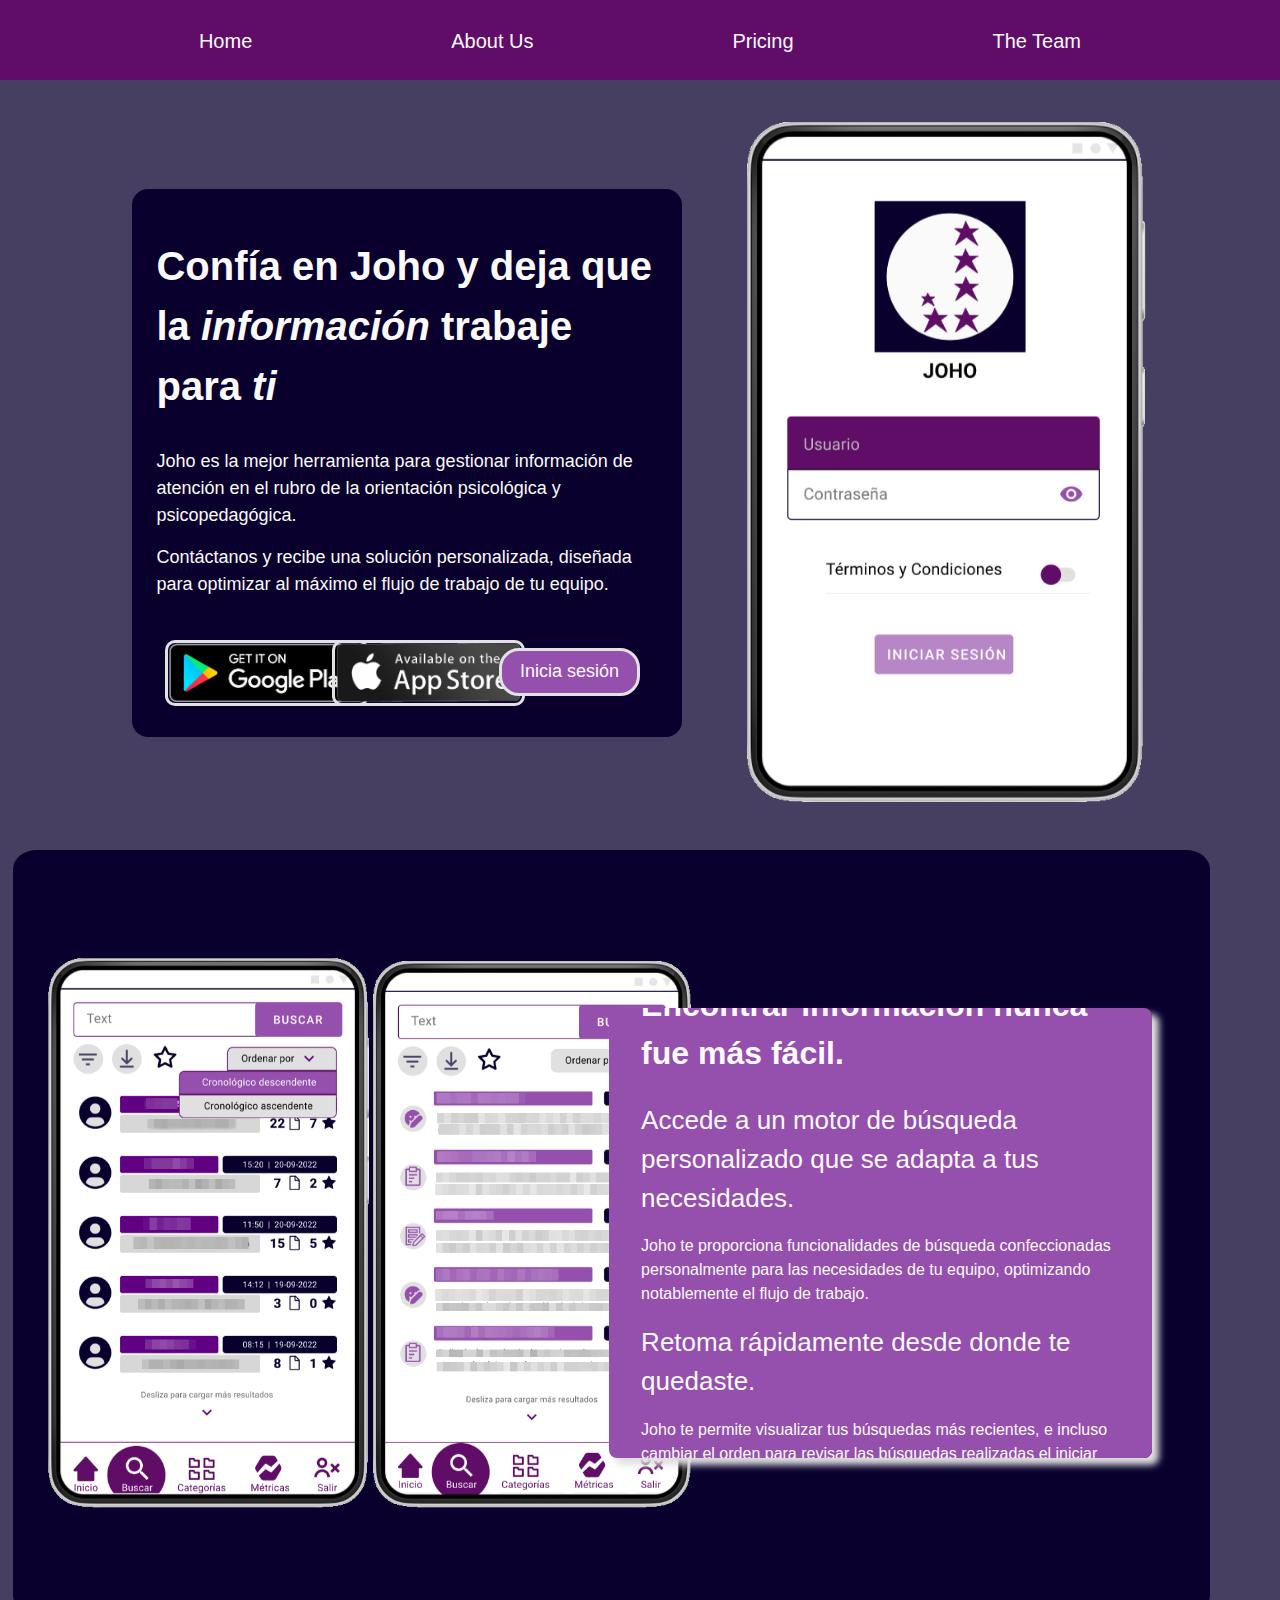
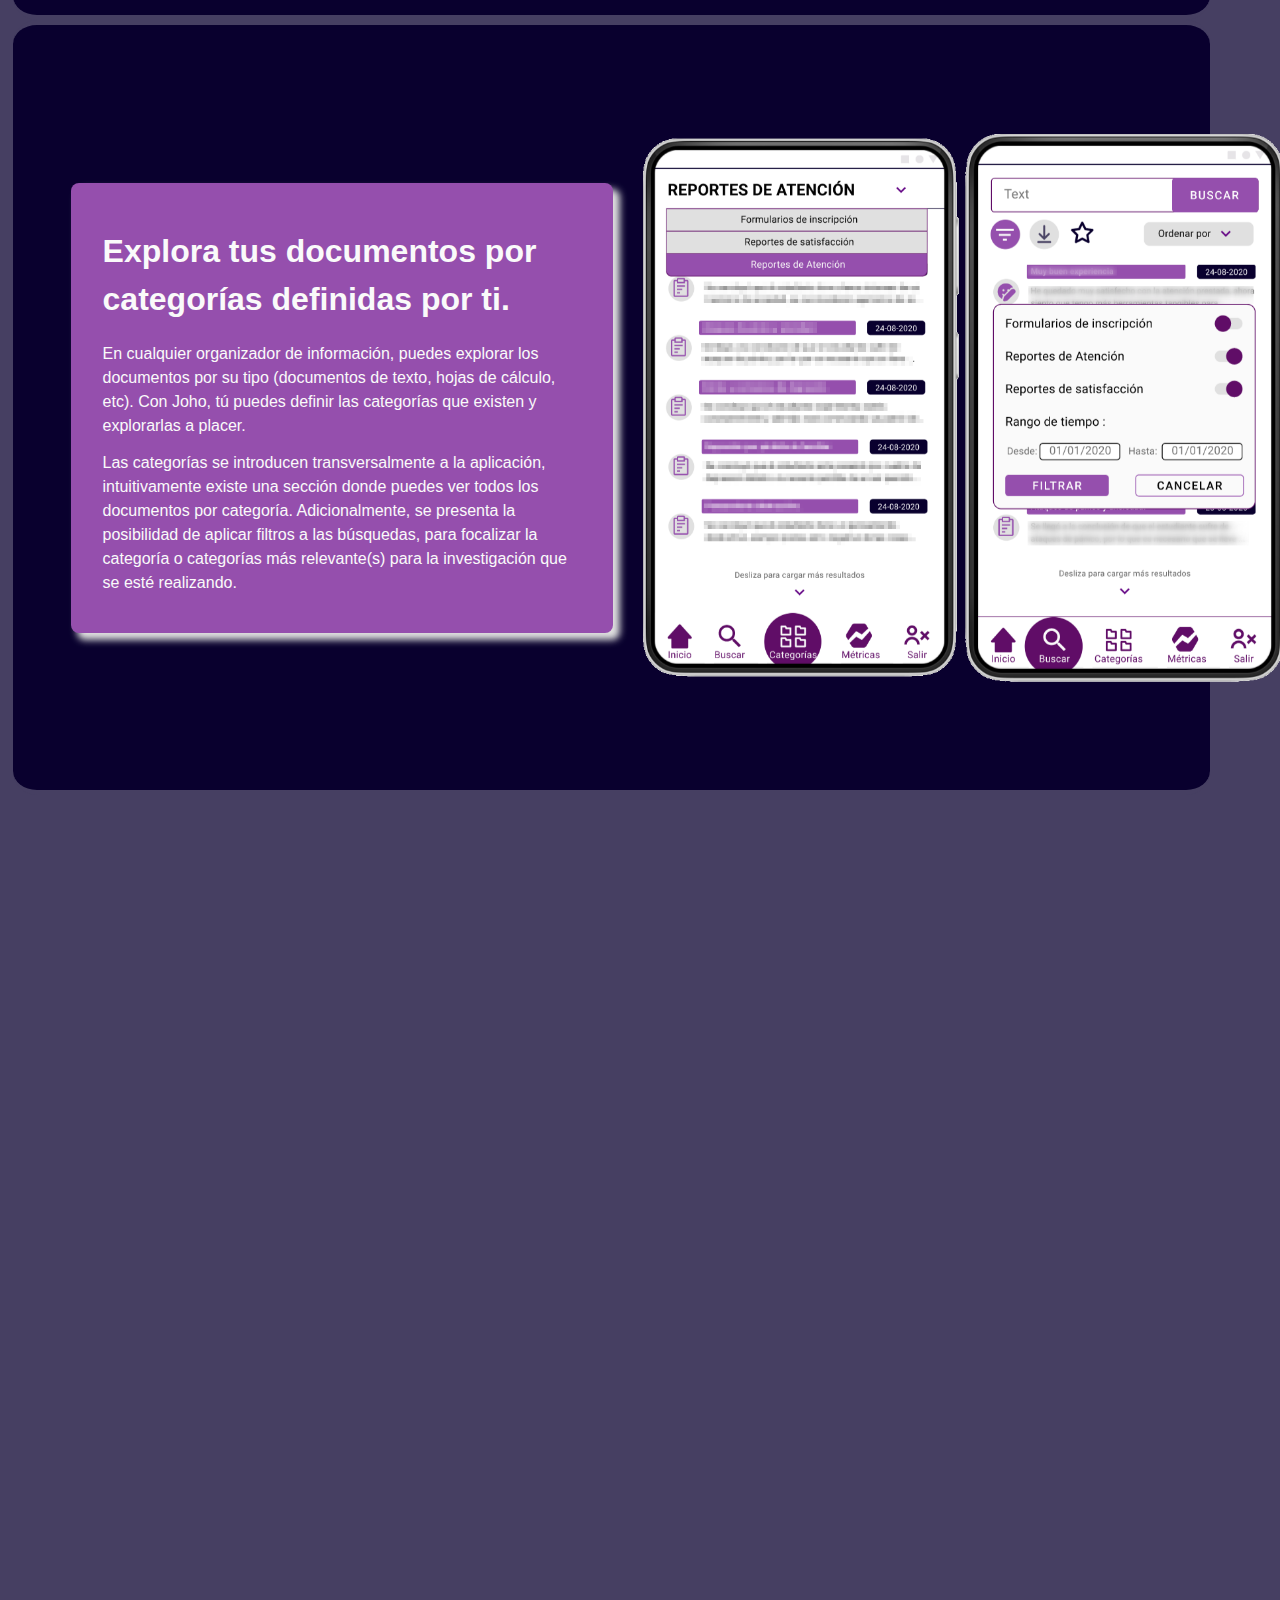
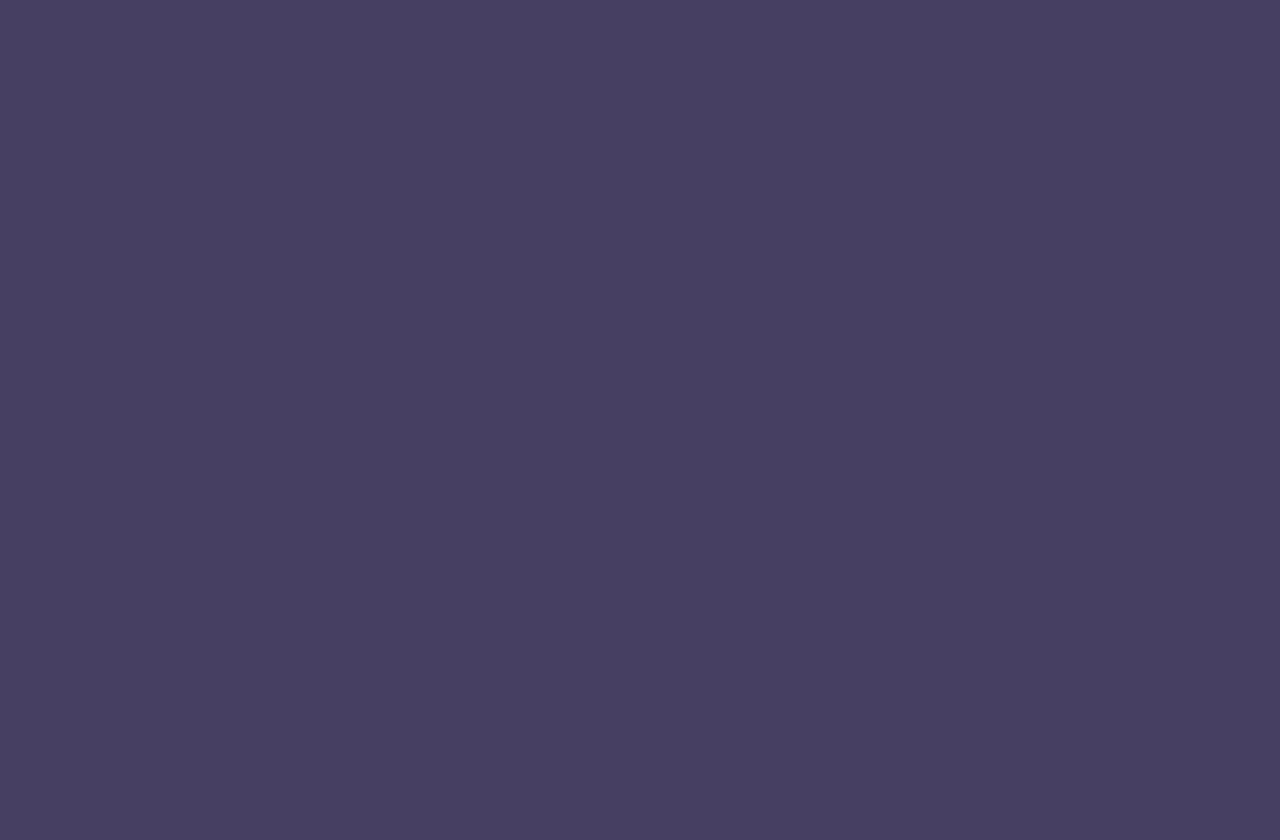
==== index.html @ 335cdf4b "feat about section second subsection" ====
<!DOCTYPE html>
<html lang="en">
<head>
    <meta charset= "UTF-8">
    <meta http-equiv="X-UA-Compatible" content="IE=edge">
    <meta name="viewport" content="width=device-width, initial-scale=1.0">
    <link rel="stylesheet" href="./css/styles.css">
    <title>Joho</title>
    <link rel="icon" href="./img/joho.ico" type="image/x-icon">
</head>
<body>
    <header>
        <nav class="nav">
            <a href="#home">Home</a>
            <a href="#about">About Us</a>
            <a href="#pricing">Pricing</a>
            <a href="team.html">The Team</a>
        </nav>
    </header>
    <main>
        <div class="main">
            <section class="home main-section" id="home">
                <div class="home-content">
                    <div class="home-content-title">
                        <h1>Confía en Joho y deja que la <i>información</i> trabaje para <i>ti</i></h1>
                    </div>
                    <div class="home-content-text">
                        <h5>Joho es la mejor herramienta para gestionar información de atención en el rubro de la orientación psicológica y psicopedagógica. 
                        <h5>Contáctanos y recibe una solución personalizada, diseñada para optimizar al máximo el flujo de trabajo de tu equipo.</h5>
                        </h5>
                    </div>
                    <div class="home-content-download">
                        <a href="https://www.youtube.com/watch?v=dQw4w9WgXcQ" class="home-content-download-item"><img src="./img/get_it_on_google_play.png" alt="Descarga en Google Play" class="home-content-download-img"></a>
                        <a href="https://www.youtube.com/watch?v=dQw4w9WgXcQ" class="home-content-download-item"><img src="./img/get_it_on_app_store.png" alt="Descarga en la App Store" class="home-content-download-img"></a>
                        <a href="https://www.youtube.com/watch?v=dQw4w9WgXcQ" class="home-content-download-item"><button class="home-content-download-btn">Inicia sesión</button></a>
                    </div>
                </div>
                <div class="home-product-img">
                    <img src="./img/joho-log-in.png" alt="Captura de una sección de una interfaz móvil de una solución organizacional Joho.">
                </div>
            </section>
            <section class="about main-section" id="about">
                    <div class="about-section-product">
                        <div class="about-section-product-img">
                            <img src="./img/joho-past-search.png" alt="Interfaz móvil de una aplicación Joho con listado de búsquedas pasadas y opción de ordenamiento cronológico">
                        </div>
                        <div class="about-section-product-img">
                            <img src="./img/joho-search-results.png" alt="Interfaz móvil de una aplicación Joho con los resultados de una búsqueda.">
                        </div>
                    </div>
                    <div class="card">
                        <h2>Encontrar información nunca fue más fácil.</h2>
                        <h3>Accede a un motor de búsqueda personalizado que se adapta a tus necesidades.</h3>
                        <p>Joho te proporciona funcionalidades de búsqueda confeccionadas personalmente para las necesidades de tu equipo, optimizando notablemente el flujo de trabajo.</p>
                        <h3>Retoma rápidamente desde donde te quedaste.</h3>
                        <p>Joho te permite visualizar tus búsquedas más recientes, e incluso cambiar el orden para revisar las búsquedas realizadas el iniciar sesión en la aplicación por primera vez.</p>
                    </div>
            </section>
            <section class="about main-section" id="about">
                    <div class="card">
                        <h2>Explora tus documentos por categorías definidas por ti.</h2>
                        <p>En cualquier organizador de información, puedes explorar los documentos por su tipo (documentos de texto, hojas de cálculo, etc). Con Joho, tú puedes definir las categorías que existen y explorarlas a placer.</p>
                        <p>Las categorías se introducen transversalmente a la aplicación, intuitivamente existe una sección donde puedes ver todos los documentos por categoría. Adicionalmente, se presenta la posibilidad de aplicar filtros a las búsquedas, para focalizar la categoría o categorías más relevante(s) para la investigación que se esté realizando.</p>
                    </div>
                    <div class="about-section-product">
                        <div class="about-section-product-img">
                            <img src="./img/joho-category-results.png" alt="Interfaz móvil de una aplicación Joho con listado de documentos por categoría.">
                        </div>
                        <div class="about-section-product-img">
                            <img src="./img/joho-search-filter.png" alt="Interfaz móvil de una aplicación Joho con un popup para filtar los resultados de una búsqueda." >
                        </div>
                    </div>
            </section>
        </div>
    </main>
    <footer>

    </footer>
</body>
---- css/styles.css ----
:root {
    --primary-color: #600D67;
    /* --primary-color-transparent: #600D67C0; */
    /* --secondary-color-transparent: #09002EC0; */
    --secondary-color: #09002E;
    --secondary-color-light: #463f62;
    --secondary-alt-color: #610083;
    --primary-light-color: #954FAD;
    --secondary-light-color: #E0E0E0;
    --font-dark-color: #020202;
    --font-light-color: #FAFAFA;
}

* {
    margin: 0;
    padding: 0;
}

body {
    font-family: "Roboto", sans-serif;
    font-size: 16;
    margin-top: 80px;
}

h1, h2, h3, h4, h5, p {
    line-height: 1.5em;
    padding: 0.4em 0;
}

h1 {
    font-weight: bold;
    font-size: 40px;
}

h2 {
    font-weight: medium;
    font-size: 32px;
}

h3 {
    font-weight: normal;
    font-size: 26px;
}

h4 {
    font-weight: normal;
    font-size: 22px;
}

h5 {
    font-weight: normal;
    font-size: 18px;
}

p {
    font-weight: normal;
    font-size: 16px;
}

header {
    position: fixed;
    top: 0;
    width: 100%;
}

.nav {
    display: flex;
    flex-direction: row;
    justify-content: space-evenly;
    height: 50px;
    width: 100%;
    padding-top: 30px;
    box-shadow: #020202;
    background-color: var(--primary-color);
}

.nav a {
    font-size: 20px;
    text-decoration: none;
    color: var(--font-light-color);
}

.nav a:hover, .nav a:active {
    font-weight: bolder;
}

main {
    margin-top: 80px;
    height: 440vh;
    width: 100%;
    display: flex;
    justify-content: start;
    background-color: var(--secondary-color-light);
}

.main {
    width: 100%;
}

.main-section {
    height: 85vh;
    width: 93.5%;
    margin-left: 1%;
}

.home {
    display: flex;
    flex-direction: row;
    justify-content: space-between;
}

.home-content {
    display: flex;
    flex-direction: column;
    justify-content: center;
    overflow: scroll;
    width: 45%;
    height: 70%;
    max-height: 500px;
    padding: 1.5rem;
    margin: auto 5% auto 10%;
    color: var(--font-light-color);
    background-color: var(--secondary-color);
    border-radius: 1rem;
}

.home-content h1 {
    margin: 0.6rem 0;
}

.home-product-img {
    height: 100%;
    display: flex;
    flex-direction: column;
    justify-content: center;
    margin-right: 5%;
}

.home-product-img img {
    height: 90%;
}

.home-content-download {
    display: flex;
    justify-content: center;
    width: 100%;
    height: 15%;
    margin-top: 7%;
}

.home-content-download-item {
    height: 80%;
    width: 30%;
    margin: 0 auto;
}

.home-content-download-img {
    height: 100%;
    border: 3px solid #e2e2e2;
    border-radius: 10px;
}

.home-content-download-btn {
    height: 80%;
    margin-top: 5%;
    padding: 0.5em 1em;
    font-size: 18px;
    border: 3px solid #e2e2e2;
    border-radius: 20px;
    background-color: #954FAD;
    color: var(--font-light-color);
    cursor: pointer;
}

.about {
    display: flex;
    flex-direction: row;
    justify-content: center;
    background-color: var(--secondary-color);
    color: var(--font-light-color);
    border-bottom: 5px solid var(--secondary-color-light);
    border-top: 5px solid var(--secondary-color-light);
    border-radius: 1.5rem;
}

.card {
    display: flex;
    flex-direction: column;
    justify-content: center;
    height: 80%;
    max-height: 450px;
    width: 40%;
    margin: auto 1.5rem;
    padding: 0 2rem;
    background-color: var(--primary-light-color);
    box-shadow: 0.4rem 0.4rem 7px var(--secondary-light-color);
    border-radius: 0.5rem;
    overflow-y: scroll;
}

.about-section-product {
    margin: auto 0;
    height: 80%;
    width: 45%;
    display: flex;
    justify-content: space-evenly;
    /* background-size: contain; */
}

.about-section-product-img {
    height: 100%;
    display: flex;
    flex-direction: column;
    justify-content: center;
}

.about-section-product-img img {
    height: 90%;
}
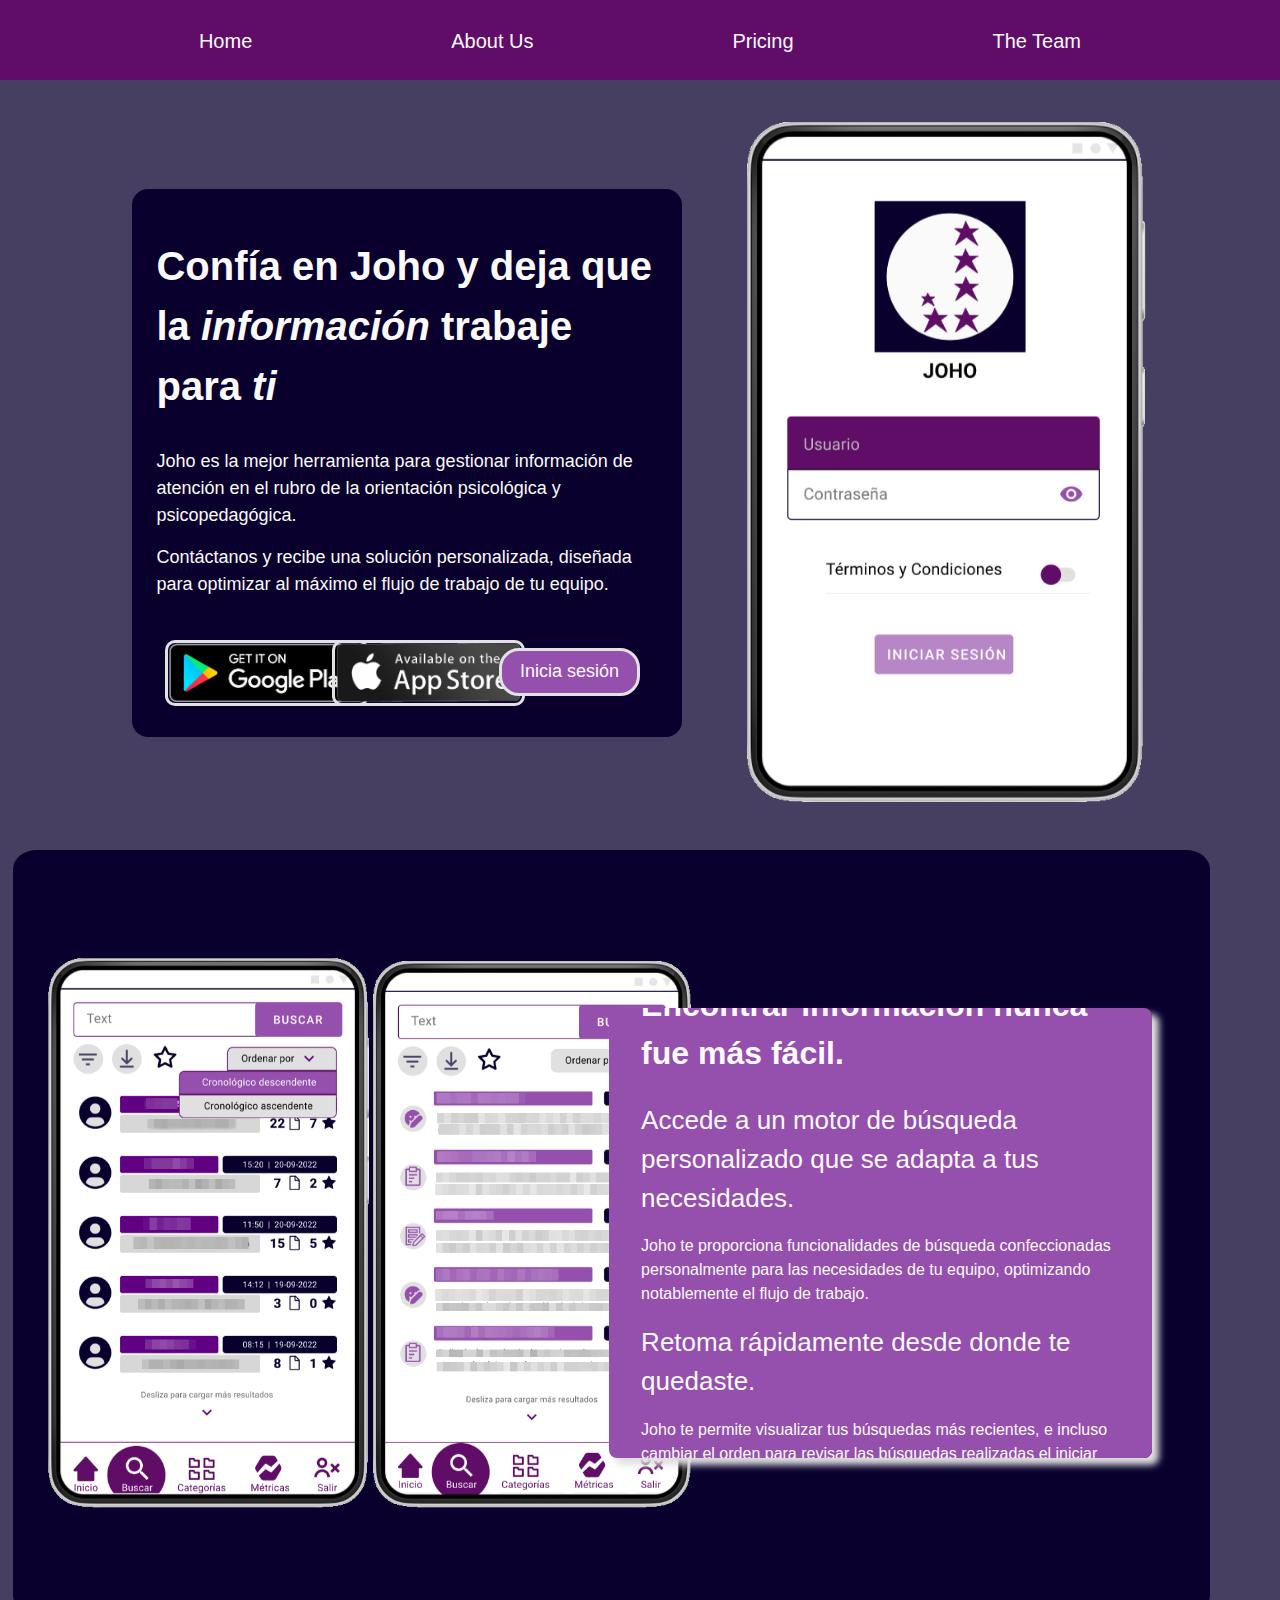
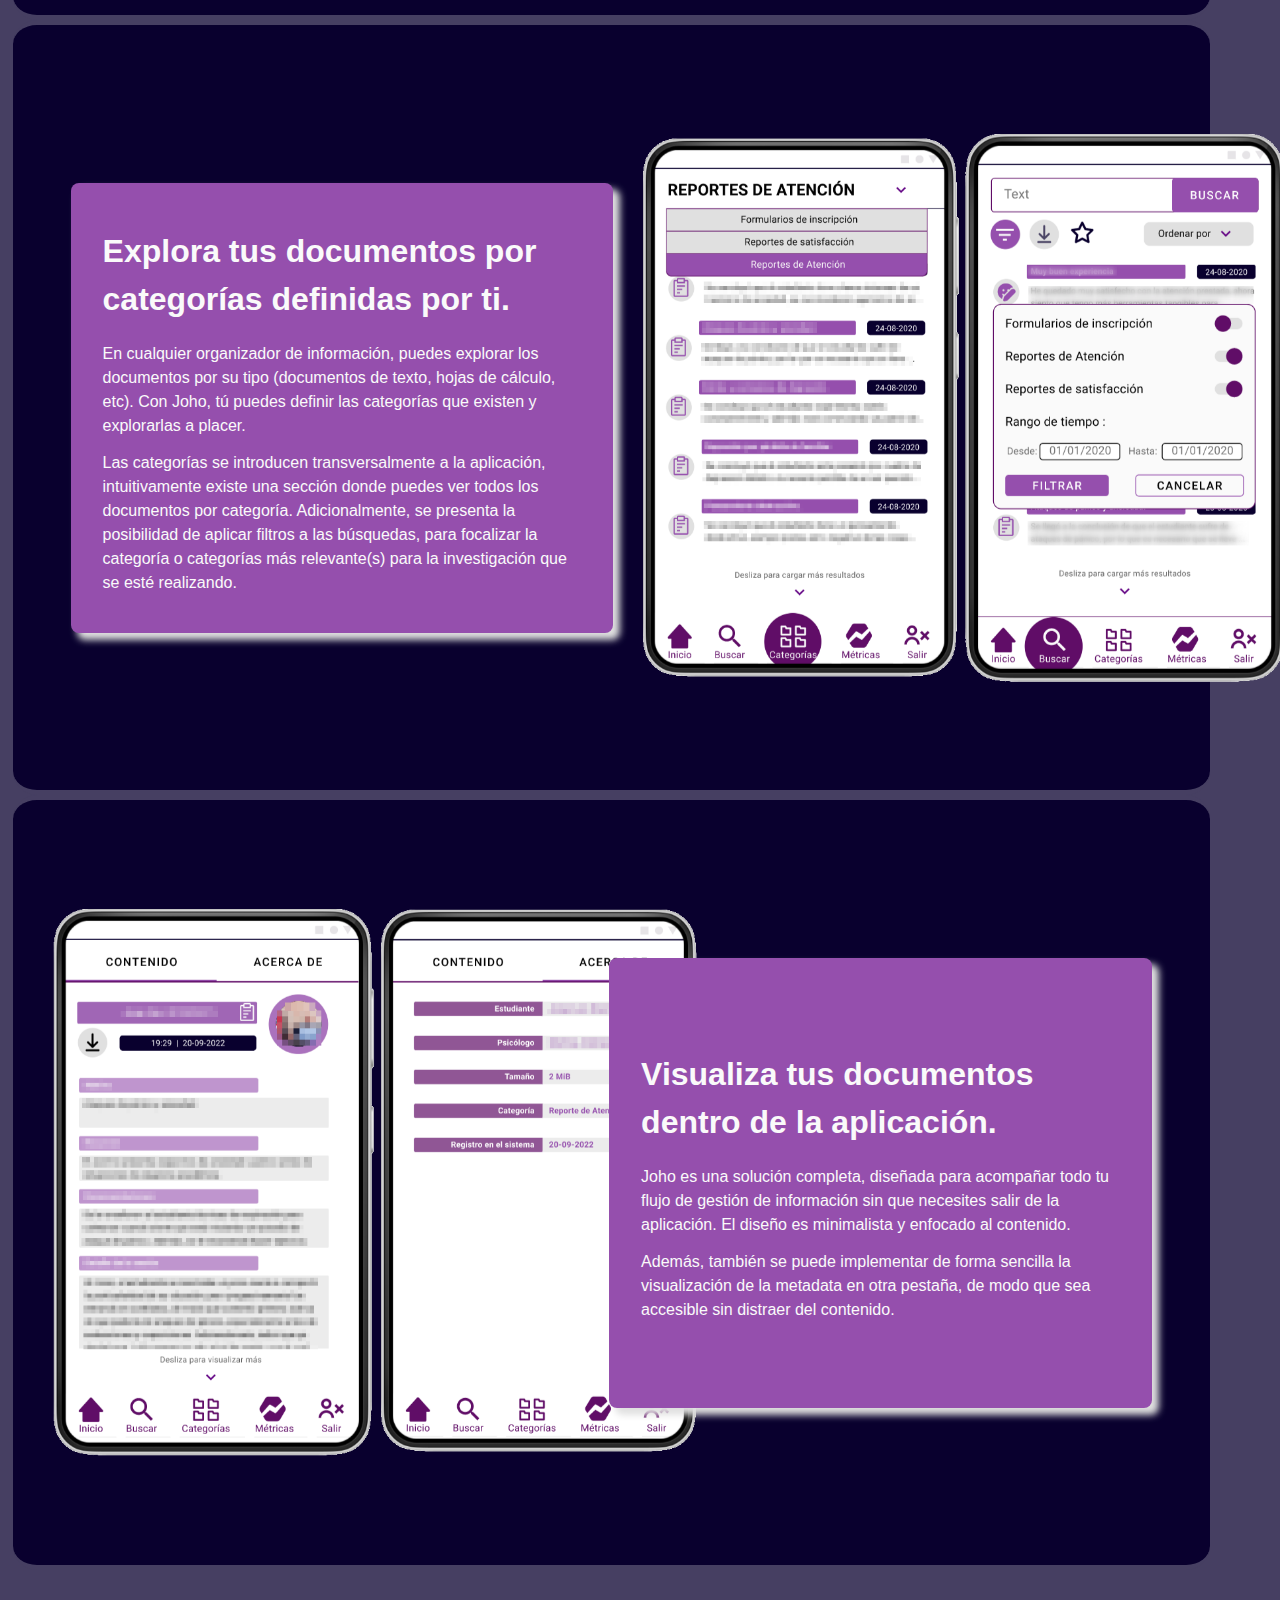
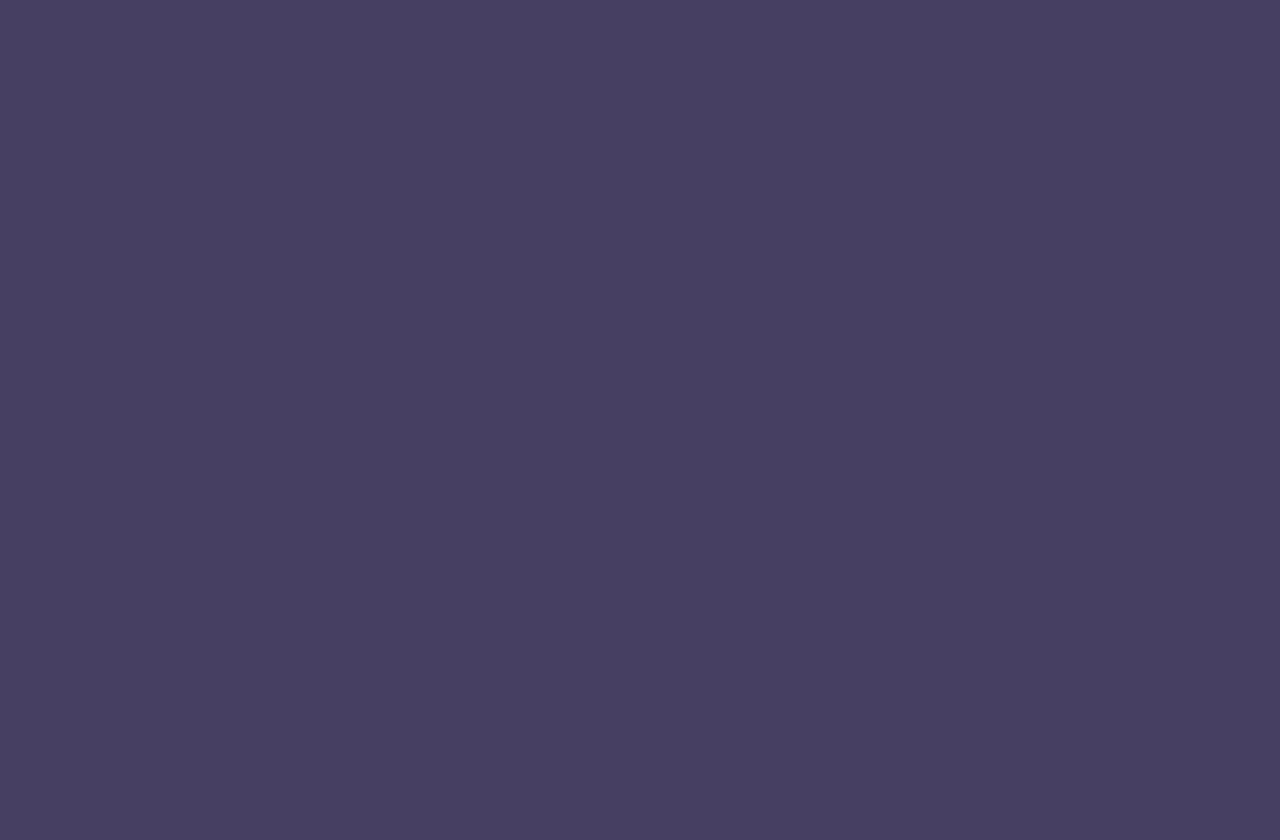
==== commit d47b6b66: "feat section about third subsection" ====
--- a/index.html
+++ b/index.html
@@ -71,6 +71,21 @@
                         </div>
                     </div>
             </section>
+            <section class="about main-section" id="about">
+                    <div class="about-section-product">
+                        <div class="about-section-product-img">
+                            <img src="./img/joho-document-view.png" alt="Interfaz móvil de una aplicación Joho con los campos de un documento.">
+                        </div>
+                        <div class="about-section-product-img">
+                            <img src="./img/joho-document-metadata.png" alt="Interfaz móvil de una aplicación Joho con la metadata de un documento.">
+                        </div>
+                    </div>
+                    <div class="card">
+                        <h2>Visualiza tus documentos dentro de la aplicación.</h2>
+                        <p>Joho es una solución completa, diseñada para acompañar todo tu flujo de gestión de información sin que necesites salir de la aplicación. El diseño es minimalista y enfocado al contenido.</p>
+                        <p>Además, también se puede implementar de forma sencilla la visualización de la metadata en otra pestaña, de modo que sea accesible sin distraer del contenido.</p>
+                    </div>
+            </section>
         </div>
     </main>
     <footer>
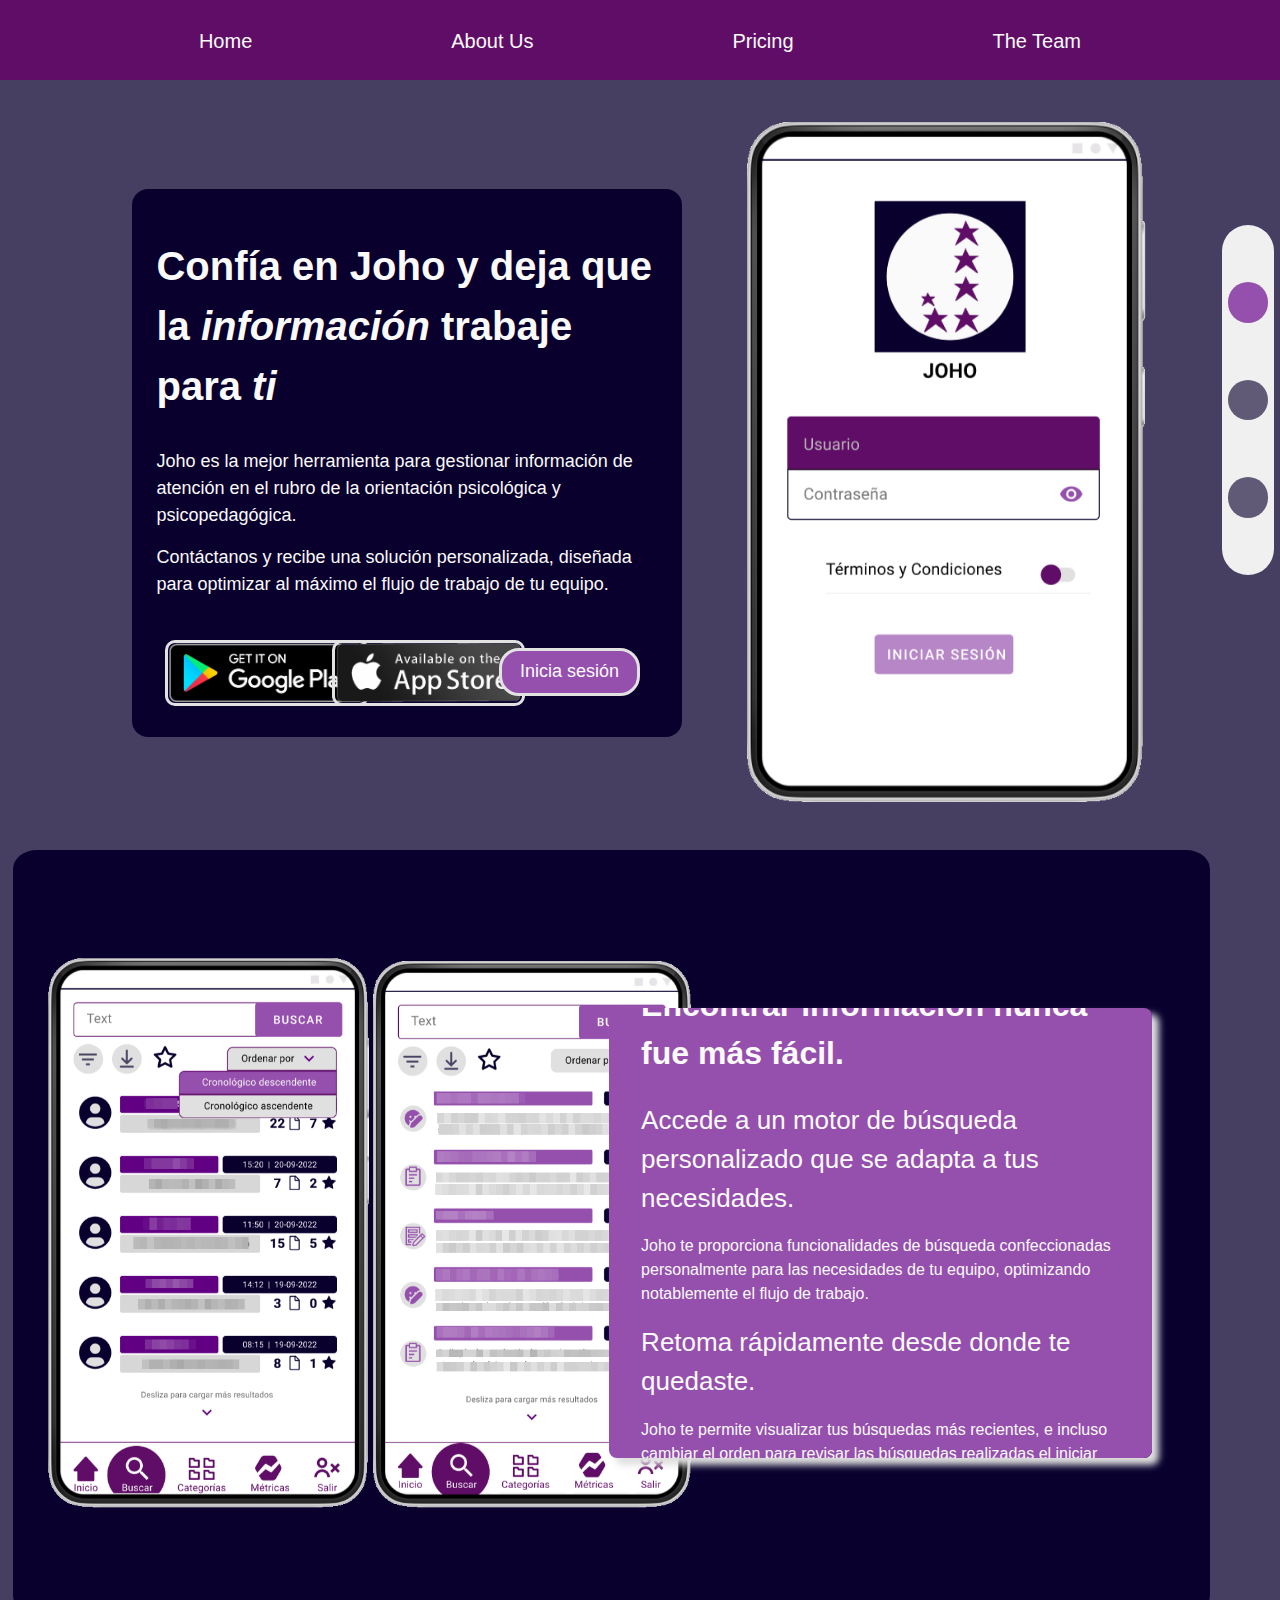
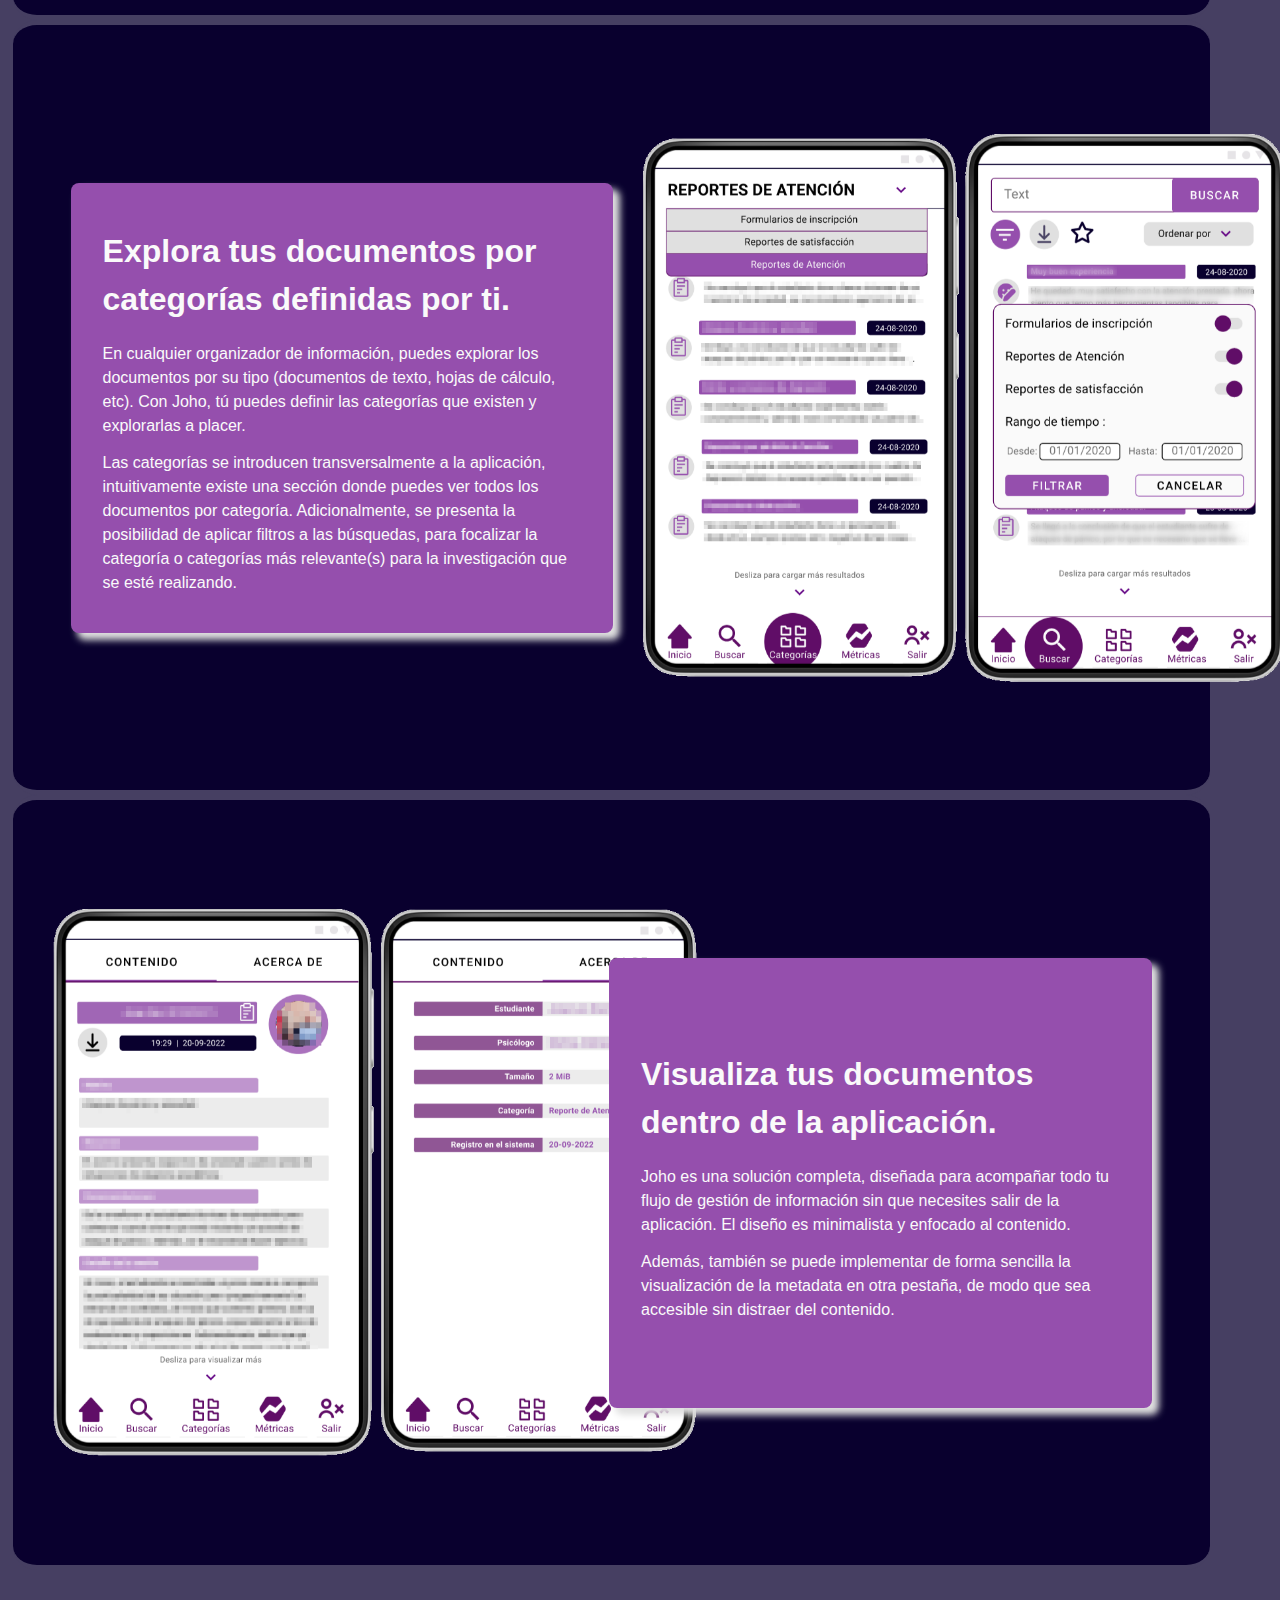
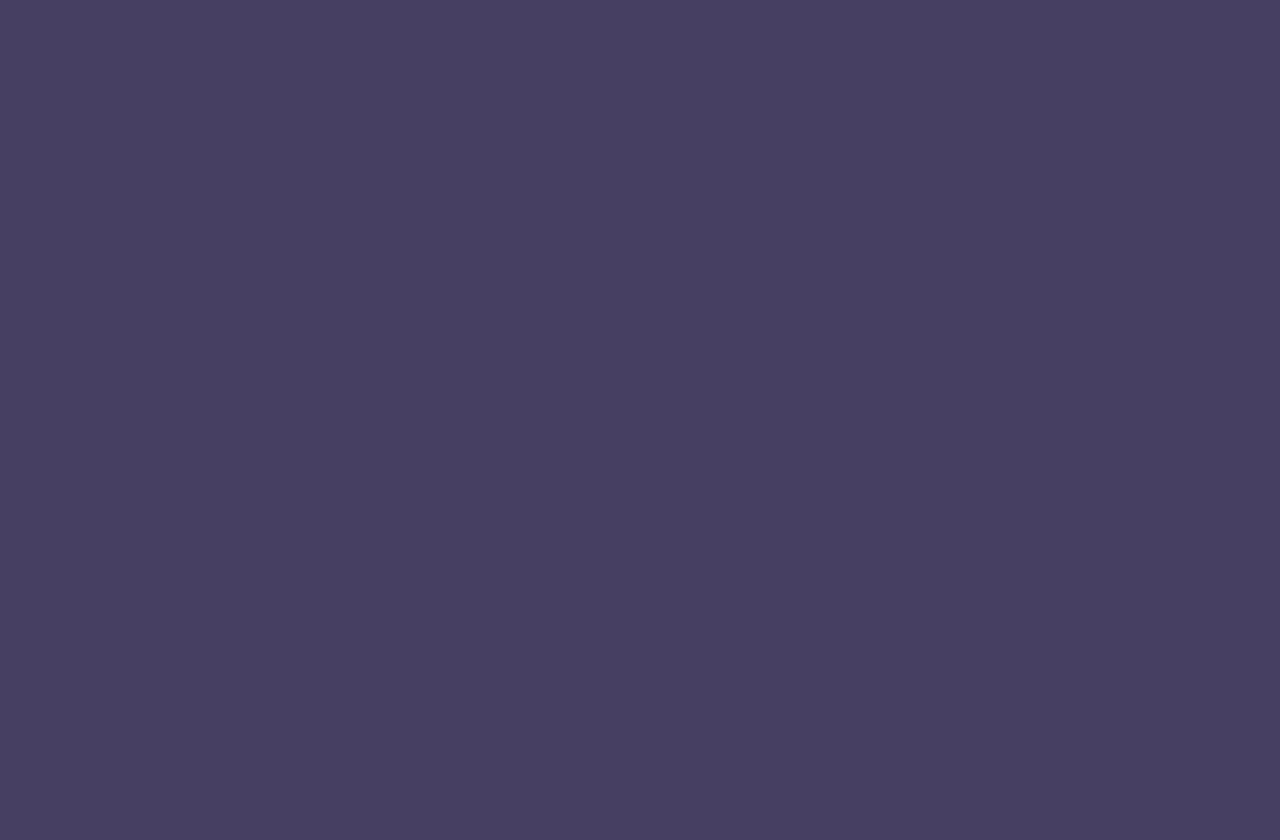
==== commit a3ba4e4f: "feat side nav-bar" ====
--- a/index.html
+++ b/index.html
@@ -87,6 +87,17 @@
                     </div>
             </section>
         </div>
+        <nav class="nav-right">
+            <div class="sidebar">
+                <a href="#home">
+                    <div class="sidebar-item-active"></div>
+                </a><a href="#about">
+                    <div class="sidebar-item"></div>
+                </a><a href="#pricing">
+                    <div class="sidebar-item"></div>
+                </a>
+            </div>
+        </nav>
     </main>
     <footer>
 
--- a/css/styles.css
+++ b/css/styles.css
@@ -216,4 +216,46 @@
 
 .about-section-product-img img {
     height: 90%;
+}
+
+.nav-right {
+    position: fixed;
+    top: 25%;
+    right: 0;
+    width: 5%;
+}
+
+.sidebar {
+    display: flex;
+    flex-direction: column;
+    justify-content: space-evenly;
+    margin: auto;
+    width: 80%;
+    max-height: 350px;
+    aspect-ratio: 1 / 10;
+    padding: 0 1%;
+    border-radius: 50px;
+    background-color: #f0f0f0;
+}
+
+.sidebar a {
+    aspect-ratio: 1 / 1;
+    width: 80%;
+    display: block;
+    margin: 0 auto;
+}
+
+.sidebar-item, .sidebar-item-active {
+    width: 100%;
+    height: 100%;
+    border-radius: 100%;
+}
+
+.sidebar-item {
+    background-color: var(--secondary-color-light);
+    opacity: 0.85;
+}
+
+.sidebar-item-active {
+    background-color: var(--primary-light-color);
 }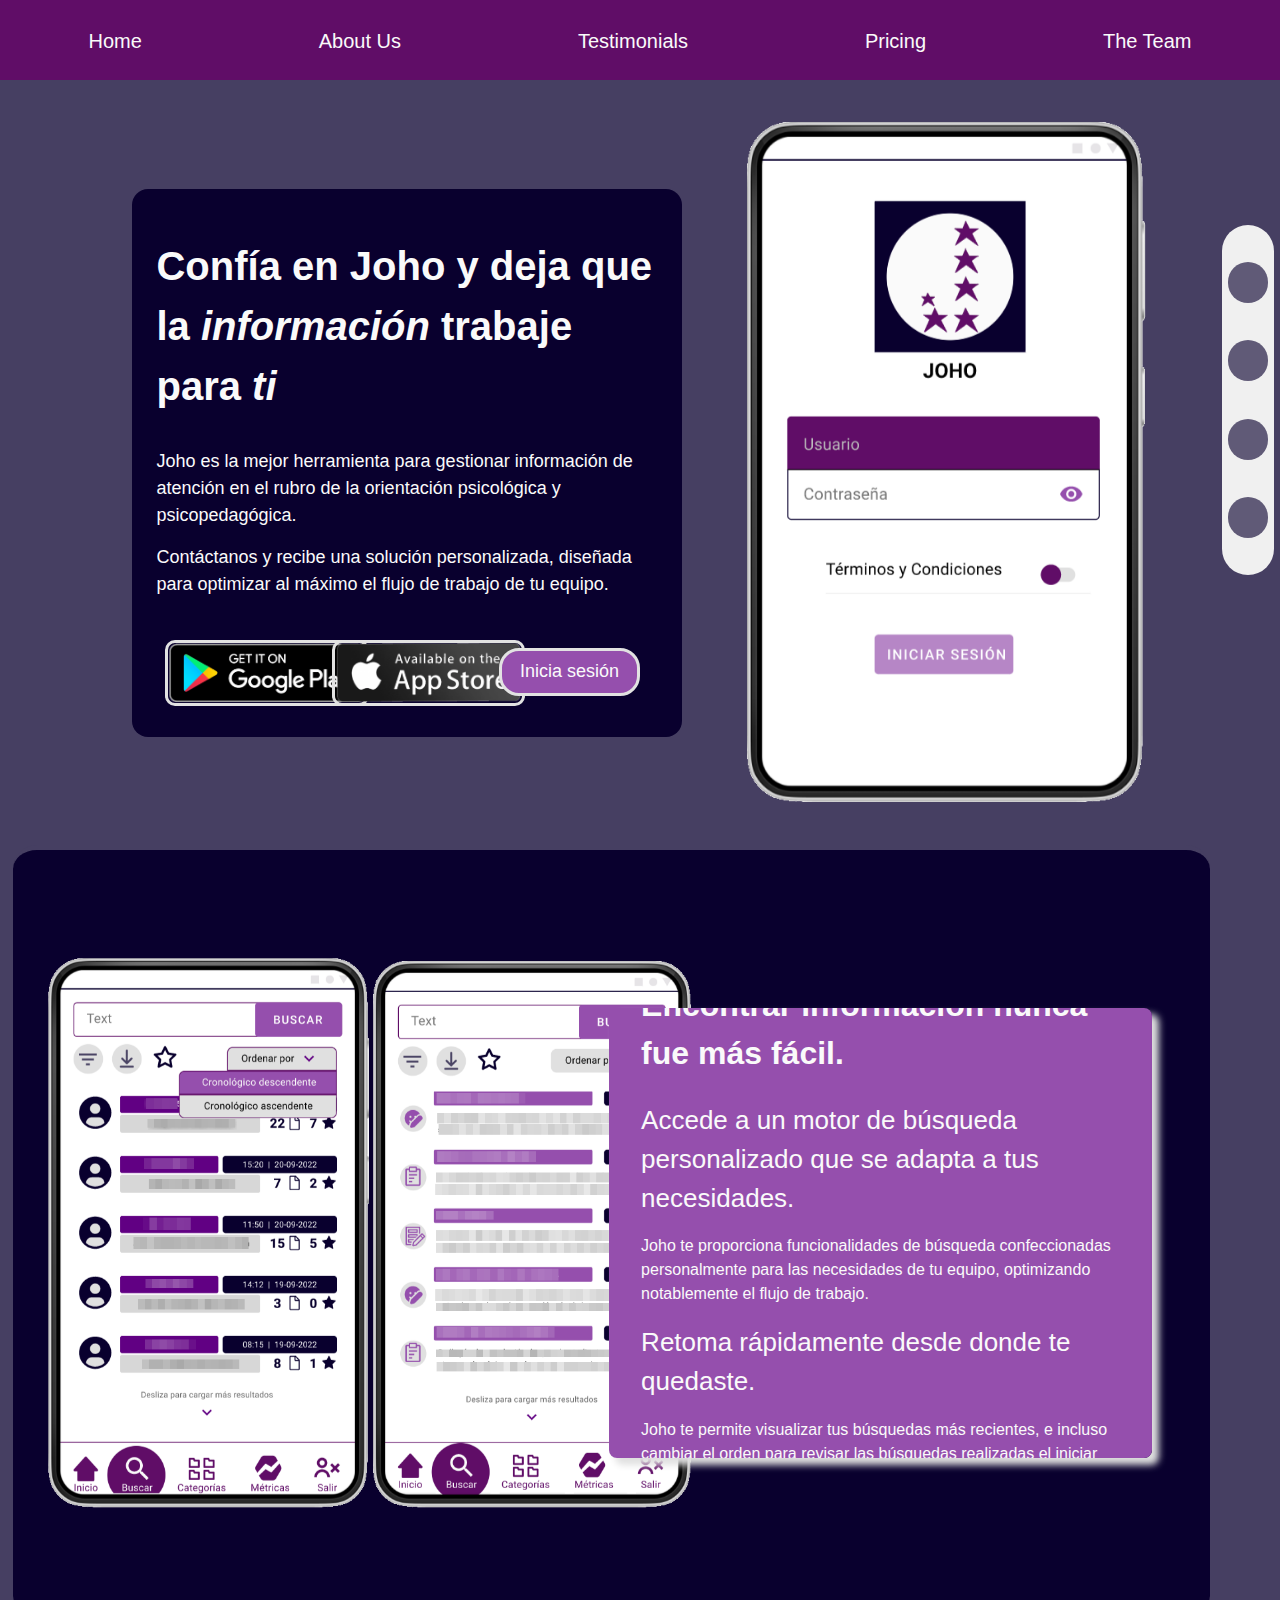
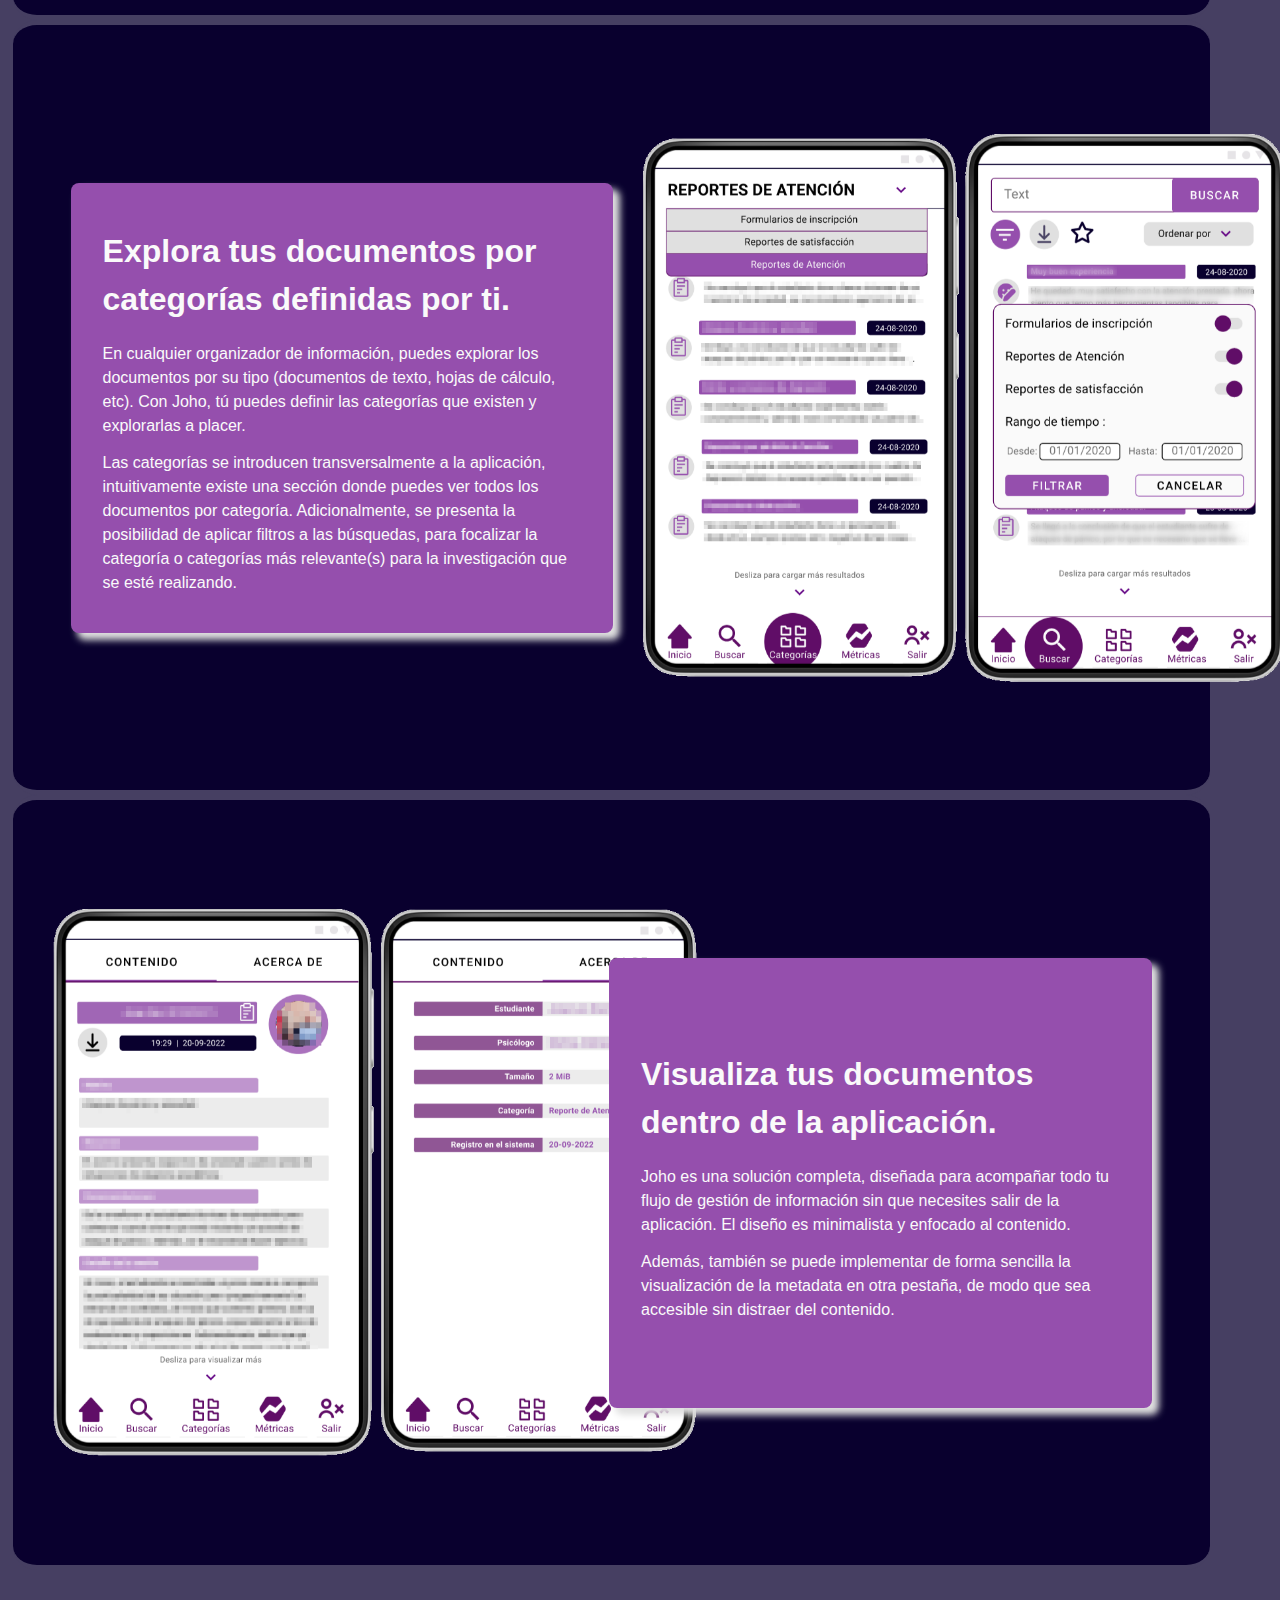
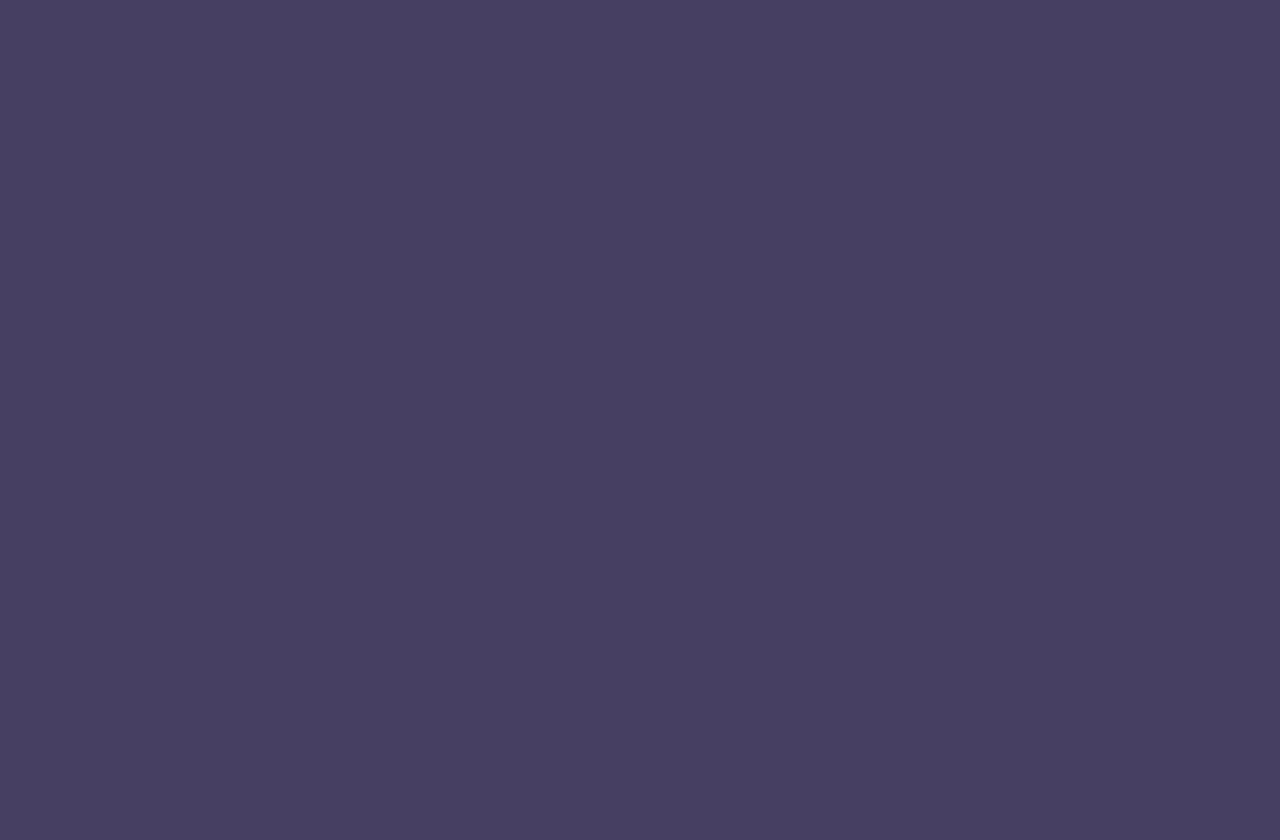
==== commit 2d43ed5b: "fix sidebar & navbar" ====
--- a/index.html
+++ b/index.html
@@ -13,6 +13,7 @@
         <nav class="nav">
             <a href="#home">Home</a>
             <a href="#about">About Us</a>
+            <a href="#testimonials">Testimonials</a>
             <a href="#pricing">Pricing</a>
             <a href="team.html">The Team</a>
         </nav>
@@ -90,11 +91,14 @@
         <nav class="nav-right">
             <div class="sidebar">
                 <a href="#home">
-                    <div class="sidebar-item-active"></div>
+                    <div class="sidebar-item active"></div>
                 </a><a href="#about">
-                    <div class="sidebar-item"></div>
+                    <div class="sidebar-item active"></div>
+                </a><a href="#testimonials">
+                    <div class="sidebar-item active"></div>
+                </a>
                 </a><a href="#pricing">
-                    <div class="sidebar-item"></div>
+                    <div class="sidebar-item active"></div>
                 </a>
             </div>
         </nav>
--- a/css/styles.css
+++ b/css/styles.css
@@ -66,7 +66,7 @@
 .nav {
     display: flex;
     flex-direction: row;
-    justify-content: space-evenly;
+    justify-content: space-around;
     height: 50px;
     width: 100%;
     padding-top: 30px;
@@ -256,6 +256,7 @@
     opacity: 0.85;
 }
 
-.sidebar-item-active {
-    background-color: var(--primary-light-color);
+.active {
+    background:
+        linear-gradient(purple, purple) left/100% calc(top - 15px);
 }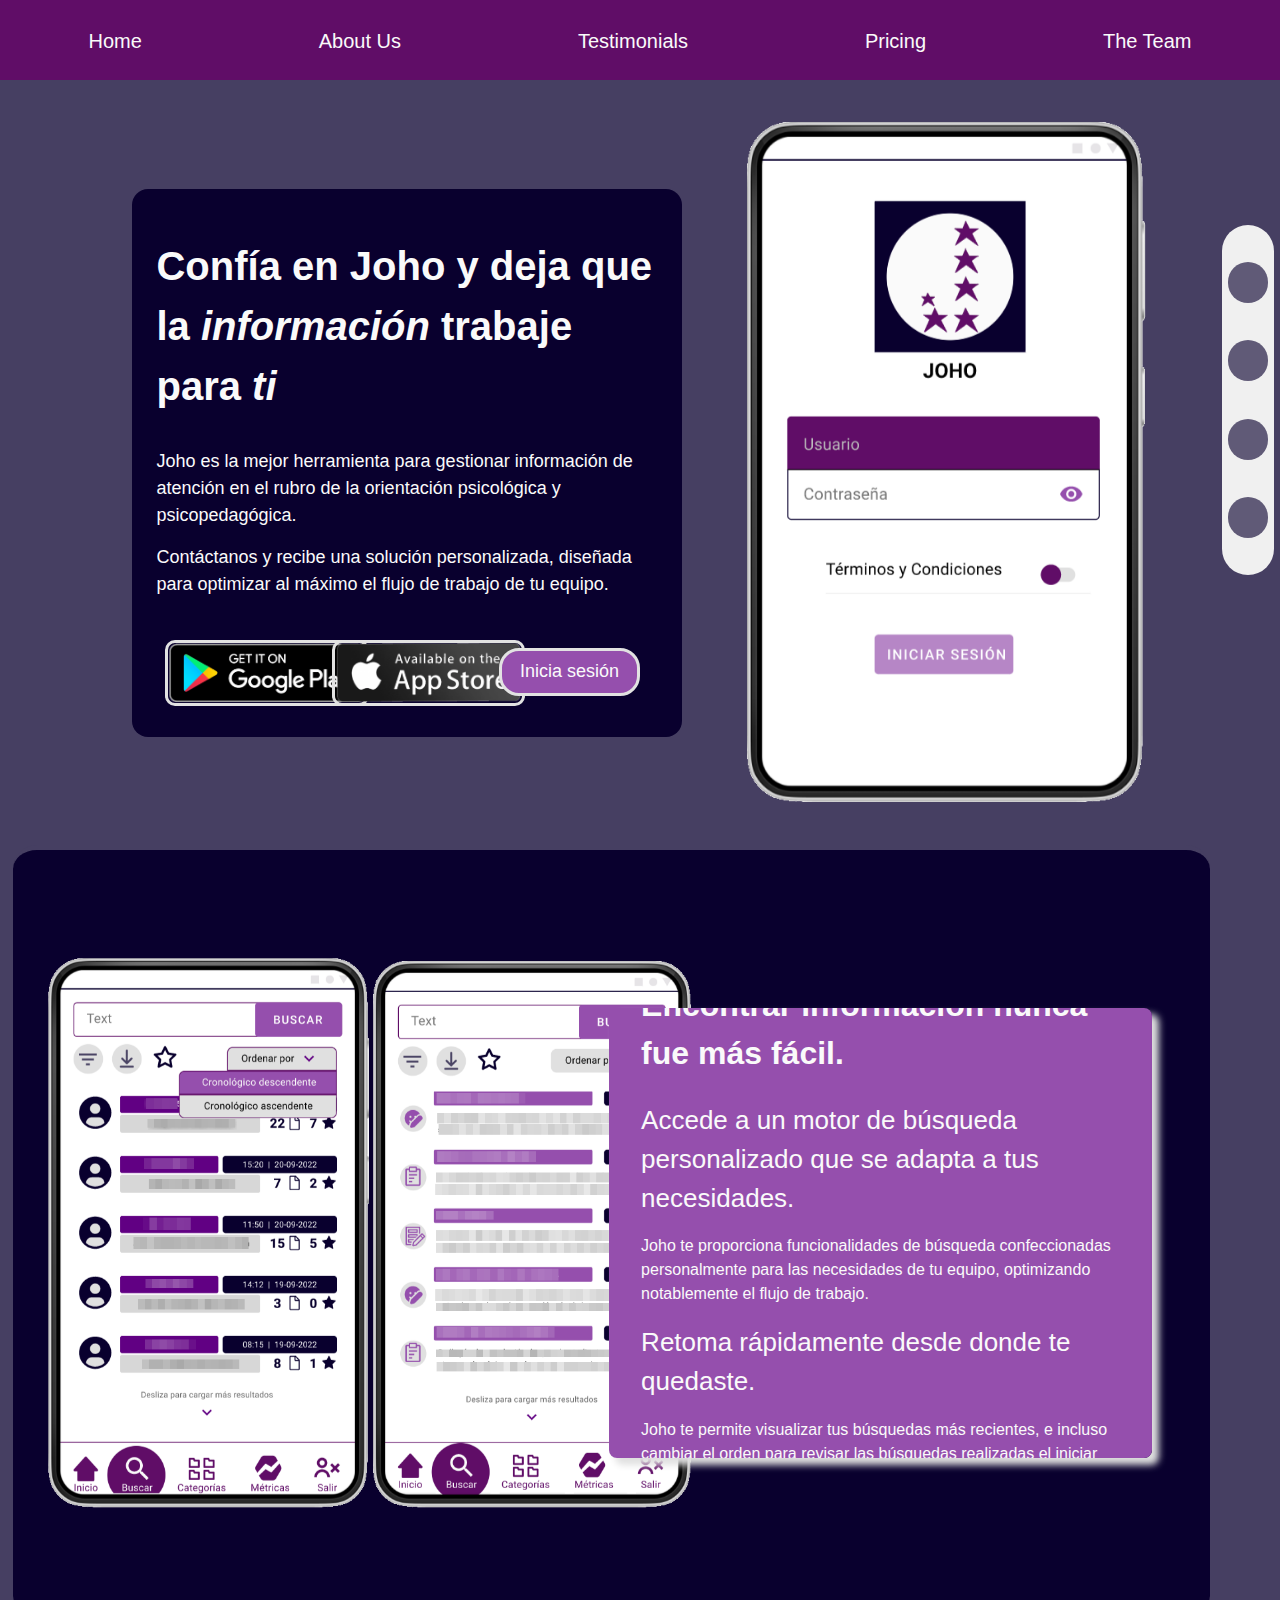
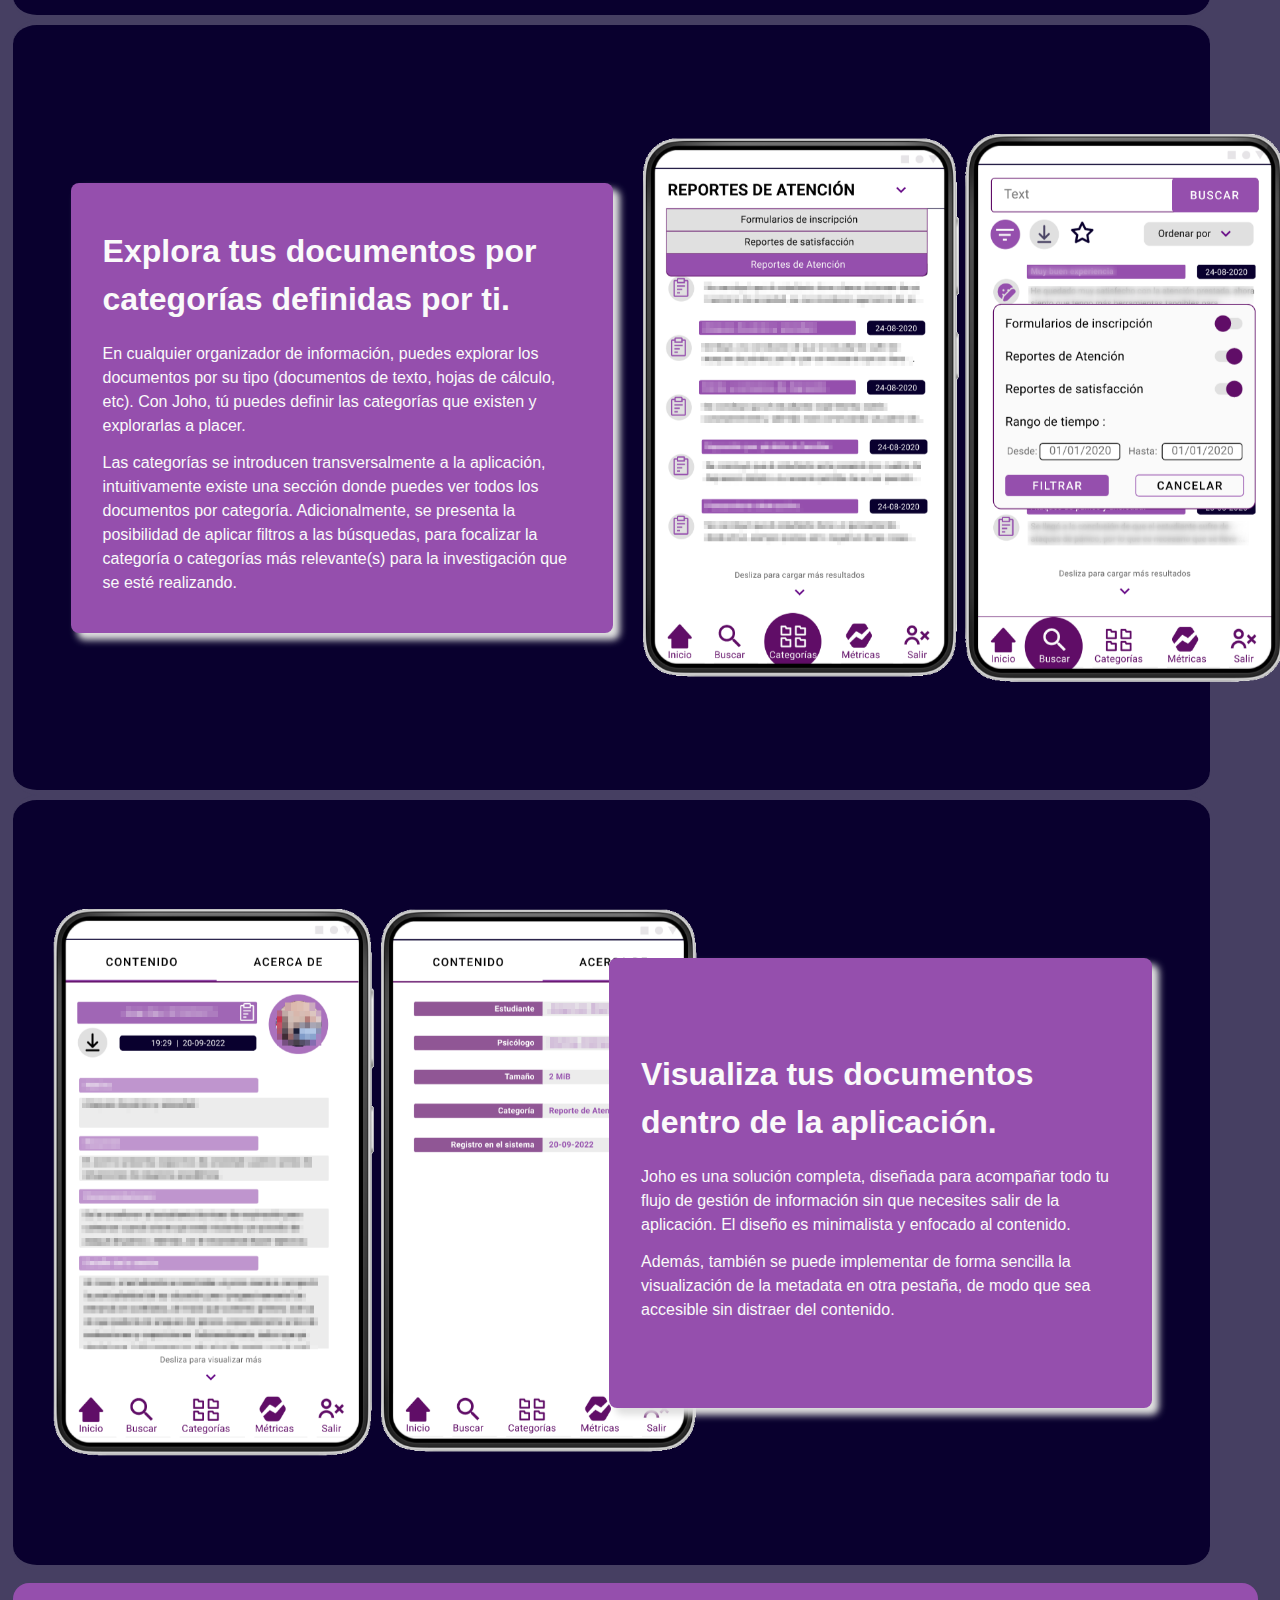
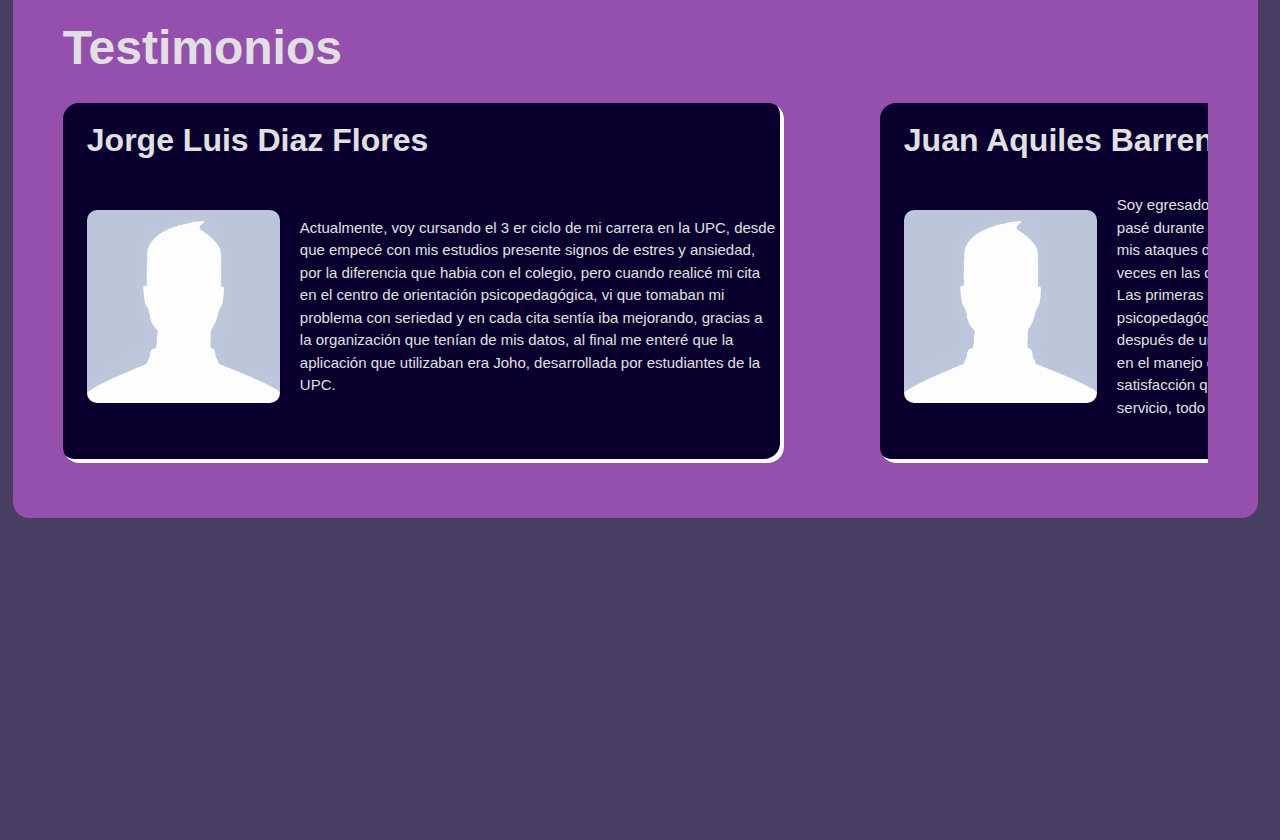
==== commit 1c8c3b8d: "feat section-testimonials" ====
--- a/index.html
+++ b/index.html
@@ -87,6 +87,41 @@
                         <p>Además, también se puede implementar de forma sencilla la visualización de la metadata en otra pestaña, de modo que sea accesible sin distraer del contenido.</p>
                     </div>
             </section>
+            <section class="testimonials">
+                <h2 class="testimonial__title">Testimonios</h2>
+                <div class="testimonial__container">
+              
+                    <div class="testimonial__card">
+                        <h2 class="testimonial__card__name">Jorge Luis Diaz Flores</h2>
+                        <div class="testimonial__card__texts">
+                            <img src="/img/profile-pic.png" alt="" class="testimonial__card__img">
+                            <p class="testimonial__card__paragraph">
+                                Actualmente, voy cursando el 3 er ciclo de mi carrera en la UPC, desde que empecé con mis estudios presente signos de estres y ansiedad, por la diferencia que habia con el colegio, pero cuando realicé mi cita en el centro de orientación psicopedagógica, vi que tomaban mi problema con seriedad y en cada cita sentía iba mejorando, gracias a la organización que tenían de mis datos, al final me enteré que la aplicación que utilizaban era Joho, desarrollada por estudiantes de la UPC.
+                        </p>
+                        
+                    </div>
+                </div>
+                <div class="testimonial__card">
+                    <h2 class="testimonial__card__name">Juan Aquiles Barrenechea Vida</h2>
+                    <div class="testimonial__card__texts">
+                        <img src="/img/profile-pic.png" alt="" class="testimonial__card__img">
+                        <p class="testimonial__card__paragraph">
+                            Soy egresado de la universidad y cuando recuerdo los problemas que pasé durante ese ciclo de mi vida, tratando de buscar una solución a mis ataques de ansiedad cuando realizaba una exposición o aquellas veces en las que no podía concentrarme y enfocarme en mis estudios.
+              Las primeras sesiones que tuve en el centro de orientacin psicopedagógica de la universidad, dejaron mucho que desear, aunque después de unos ciclos volví a asistir a una sesión y vi un gran cambio en el manejo de la información de los estudiantes y el nivel de satisfacción que muchos de mis compañeros tenian frente a este servicio, todo gracias a la aplicacion Joho.
+                        </p>
+                        
+                    </div>
+                </div>
+                <div class="testimonial__card">
+                    <h2 class="testimonial__card__name">Mariela Flores</h2>
+                    <div class="testimonial__card__texts">
+                        <img src="/img/profile-pic.png" alt="" class="testimonial__card__img">
+                        <p class="testimonial__card__paragraph">
+                            Soy profesional del area psicopedagógica de la Universidad Peruana de Ciencias Aplicadas, gracias a la implementacón de JOHO, hemos podido mejorar el desempeño de nuestro equipo, teniendo un mejor control de las atenciones que realizamos a los alumnos, y una mejor evaluación de su progreso a lo largo de los distintos semestres, realmente recomendado.
+                        </p>
+                        
+                    </div>
+                </section>
         </div>
         <nav class="nav-right">
             <div class="sidebar">
--- a/css/styles.css
+++ b/css/styles.css
@@ -1,262 +1,340 @@
 :root {
-    --primary-color: #600D67;
-    /* --primary-color-transparent: #600D67C0; */
-    /* --secondary-color-transparent: #09002EC0; */
-    --secondary-color: #09002E;
-    --secondary-color-light: #463f62;
-    --secondary-alt-color: #610083;
-    --primary-light-color: #954FAD;
-    --secondary-light-color: #E0E0E0;
-    --font-dark-color: #020202;
-    --font-light-color: #FAFAFA;
+  --primary-color: #600d67;
+  /* --primary-color-transparent: #600D67C0; */
+  /* --secondary-color-transparent: #09002EC0; */
+  --secondary-color: #09002e;
+  --secondary-color-light: #463f62;
+  --secondary-alt-color: #610083;
+  --primary-light-color: #954fad;
+  --secondary-light-color: #e0e0e0;
+  --font-dark-color: #020202;
+  --font-light-color: #fafafa;
 }
 
 * {
-    margin: 0;
-    padding: 0;
+  margin: 0;
+  padding: 0;
 }
 
 body {
-    font-family: "Roboto", sans-serif;
-    font-size: 16;
-    margin-top: 80px;
-}
-
-h1, h2, h3, h4, h5, p {
-    line-height: 1.5em;
-    padding: 0.4em 0;
+  font-family: "Roboto", sans-serif;
+  font-size: 16;
+  margin-top: 80px;
+}
+
+h1,
+h2,
+h3,
+h4,
+h5,
+p {
+  line-height: 1.5em;
+  padding: 0.4em 0;
 }
 
 h1 {
-    font-weight: bold;
-    font-size: 40px;
+  font-weight: bold;
+  font-size: 40px;
 }
 
 h2 {
-    font-weight: medium;
-    font-size: 32px;
+  font-weight: medium;
+  font-size: 32px;
 }
 
 h3 {
-    font-weight: normal;
-    font-size: 26px;
+  font-weight: normal;
+  font-size: 26px;
 }
 
 h4 {
-    font-weight: normal;
-    font-size: 22px;
+  font-weight: normal;
+  font-size: 22px;
 }
 
 h5 {
-    font-weight: normal;
-    font-size: 18px;
+  font-weight: normal;
+  font-size: 18px;
 }
 
 p {
-    font-weight: normal;
-    font-size: 16px;
+  font-weight: normal;
+  font-size: 16px;
 }
 
 header {
-    position: fixed;
-    top: 0;
-    width: 100%;
+  position: fixed;
+  top: 0;
+  width: 100%;
 }
 
 .nav {
-    display: flex;
-    flex-direction: row;
-    justify-content: space-around;
-    height: 50px;
-    width: 100%;
-    padding-top: 30px;
-    box-shadow: #020202;
-    background-color: var(--primary-color);
+  display: flex;
+  flex-direction: row;
+  justify-content: space-around;
+  height: 50px;
+  width: 100%;
+  padding-top: 30px;
+  box-shadow: #020202;
+  background-color: var(--primary-color);
 }
 
 .nav a {
-    font-size: 20px;
-    text-decoration: none;
-    color: var(--font-light-color);
-}
-
-.nav a:hover, .nav a:active {
-    font-weight: bolder;
+  font-size: 20px;
+  text-decoration: none;
+  color: var(--font-light-color);
+}
+
+.nav a:hover,
+.nav a:active {
+  font-weight: bolder;
 }
 
 main {
-    margin-top: 80px;
-    height: 440vh;
-    width: 100%;
-    display: flex;
-    justify-content: start;
-    background-color: var(--secondary-color-light);
+  margin-top: 80px;
+  height: 440vh;
+  width: 100%;
+  display: flex;
+  justify-content: start;
+  background-color: var(--secondary-color-light);
 }
 
 .main {
-    width: 100%;
+  width: 100%;
 }
 
 .main-section {
-    height: 85vh;
-    width: 93.5%;
-    margin-left: 1%;
+  height: 85vh;
+  width: 93.5%;
+  margin-left: 1%;
 }
 
 .home {
-    display: flex;
-    flex-direction: row;
-    justify-content: space-between;
+  display: flex;
+  flex-direction: row;
+  justify-content: space-between;
 }
 
 .home-content {
-    display: flex;
-    flex-direction: column;
-    justify-content: center;
-    overflow: scroll;
-    width: 45%;
-    height: 70%;
-    max-height: 500px;
-    padding: 1.5rem;
-    margin: auto 5% auto 10%;
-    color: var(--font-light-color);
-    background-color: var(--secondary-color);
-    border-radius: 1rem;
+  display: flex;
+  flex-direction: column;
+  justify-content: center;
+  overflow: scroll;
+  width: 45%;
+  height: 70%;
+  max-height: 500px;
+  padding: 1.5rem;
+  margin: auto 5% auto 10%;
+  color: var(--font-light-color);
+  background-color: var(--secondary-color);
+  border-radius: 1rem;
 }
 
 .home-content h1 {
-    margin: 0.6rem 0;
+  margin: 0.6rem 0;
 }
 
 .home-product-img {
-    height: 100%;
-    display: flex;
-    flex-direction: column;
-    justify-content: center;
-    margin-right: 5%;
+  height: 100%;
+  display: flex;
+  flex-direction: column;
+  justify-content: center;
+  margin-right: 5%;
 }
 
 .home-product-img img {
-    height: 90%;
+  height: 90%;
 }
 
 .home-content-download {
-    display: flex;
-    justify-content: center;
-    width: 100%;
-    height: 15%;
-    margin-top: 7%;
+  display: flex;
+  justify-content: center;
+  width: 100%;
+  height: 15%;
+  margin-top: 7%;
 }
 
 .home-content-download-item {
-    height: 80%;
-    width: 30%;
-    margin: 0 auto;
+  height: 80%;
+  width: 30%;
+  margin: 0 auto;
 }
 
 .home-content-download-img {
-    height: 100%;
-    border: 3px solid #e2e2e2;
-    border-radius: 10px;
+  height: 100%;
+  border: 3px solid #e2e2e2;
+  border-radius: 10px;
 }
 
 .home-content-download-btn {
-    height: 80%;
-    margin-top: 5%;
-    padding: 0.5em 1em;
-    font-size: 18px;
-    border: 3px solid #e2e2e2;
-    border-radius: 20px;
-    background-color: #954FAD;
-    color: var(--font-light-color);
-    cursor: pointer;
+  height: 80%;
+  margin-top: 5%;
+  padding: 0.5em 1em;
+  font-size: 18px;
+  border: 3px solid #e2e2e2;
+  border-radius: 20px;
+  background-color: #954fad;
+  color: var(--font-light-color);
+  cursor: pointer;
 }
 
 .about {
-    display: flex;
-    flex-direction: row;
-    justify-content: center;
-    background-color: var(--secondary-color);
-    color: var(--font-light-color);
-    border-bottom: 5px solid var(--secondary-color-light);
-    border-top: 5px solid var(--secondary-color-light);
-    border-radius: 1.5rem;
+  display: flex;
+  flex-direction: row;
+  justify-content: center;
+  background-color: var(--secondary-color);
+  color: var(--font-light-color);
+  border-bottom: 5px solid var(--secondary-color-light);
+  border-top: 5px solid var(--secondary-color-light);
+  border-radius: 1.5rem;
 }
 
 .card {
-    display: flex;
-    flex-direction: column;
-    justify-content: center;
-    height: 80%;
-    max-height: 450px;
-    width: 40%;
-    margin: auto 1.5rem;
-    padding: 0 2rem;
-    background-color: var(--primary-light-color);
-    box-shadow: 0.4rem 0.4rem 7px var(--secondary-light-color);
-    border-radius: 0.5rem;
-    overflow-y: scroll;
+  display: flex;
+  flex-direction: column;
+  justify-content: center;
+  height: 80%;
+  max-height: 450px;
+  width: 40%;
+  margin: auto 1.5rem;
+  padding: 0 2rem;
+  background-color: var(--primary-light-color);
+  box-shadow: 0.4rem 0.4rem 7px var(--secondary-light-color);
+  border-radius: 0.5rem;
+  overflow-y: scroll;
 }
 
 .about-section-product {
-    margin: auto 0;
-    height: 80%;
-    width: 45%;
-    display: flex;
-    justify-content: space-evenly;
-    /* background-size: contain; */
+  margin: auto 0;
+  height: 80%;
+  width: 45%;
+  display: flex;
+  justify-content: space-evenly;
+  /* background-size: contain; */
 }
 
 .about-section-product-img {
-    height: 100%;
-    display: flex;
-    flex-direction: column;
-    justify-content: center;
+  height: 100%;
+  display: flex;
+  flex-direction: column;
+  justify-content: center;
 }
 
 .about-section-product-img img {
-    height: 90%;
-}
-
+  height: 90%;
+}
+.testimonials {
+  width: 89.5%;
+  margin: 1%;
+  display: flex;
+  flex-direction: column;
+  border-radius: 16px;
+  background-color: #954fad;
+  color: #e0e0e0;
+  padding-left: 50px;
+  padding: 10px 50px 50px;
+}
+.testimonials .testimonial__title {
+  font-size: 48px;
+  font-weight: bold;
+}
+.testimonials .testimonial__container {
+  min-width: 697px;
+  min-height: 360px;
+  display: flex;
+  flex-direction: row;
+  gap: 96px;
+  overflow-x: scroll;
+}
+.testimonials .testimonial__container .testimonial__card {
+  min-width: 697px;
+  min-height: 360px;
+  display: flex;
+  flex-direction: column;
+  background-color: #09002e;
+  border-radius: 16px;
+  padding-left: 24px;
+  gap: 30px;
+  margin-bottom: 5px;
+  box-shadow: inset -4px -4px white;
+}
+.testimonials
+  .testimonial__container
+  .testimonial__card
+  .testimonial__card__texts {
+  display: flex;
+  height: 200px;
+  align-self: center;
+}
+.testimonials
+  .testimonial__container
+  .testimonial__card
+  .testimonial__card__texts
+  .testimonial__card__img {
+  width: 211px;
+  height: 193px;
+  border-radius: 10px;
+  align-self: center;
+}
+.testimonials
+  .testimonial__container
+  .testimonial__card
+  .testimonial__card__texts
+  .testimonial__card__paragraph {
+  align-self: center;
+  margin-left: 20px;
+  margin-right: 8px;
+  font-size: 15px;
+}
+
+.testimonial__container::-webkit-scrollbar {
+  margin: 0 auto;
+  height: 10px;
+}
+
+.testimonial__container::-webkit-scrollbar-thumb {
+  background: #717171;
+  border-radius: 16px;
+}
 .nav-right {
-    position: fixed;
-    top: 25%;
-    right: 0;
-    width: 5%;
+  position: fixed;
+  top: 25%;
+  right: 0;
+  width: 5%;
 }
 
 .sidebar {
-    display: flex;
-    flex-direction: column;
-    justify-content: space-evenly;
-    margin: auto;
-    width: 80%;
-    max-height: 350px;
-    aspect-ratio: 1 / 10;
-    padding: 0 1%;
-    border-radius: 50px;
-    background-color: #f0f0f0;
+  display: flex;
+  flex-direction: column;
+  justify-content: space-evenly;
+  margin: auto;
+  width: 80%;
+  max-height: 350px;
+  aspect-ratio: 1 / 10;
+  padding: 0 1%;
+  border-radius: 50px;
+  background-color: #f0f0f0;
 }
 
 .sidebar a {
-    aspect-ratio: 1 / 1;
-    width: 80%;
-    display: block;
-    margin: 0 auto;
-}
-
-.sidebar-item, .sidebar-item-active {
-    width: 100%;
-    height: 100%;
-    border-radius: 100%;
+  aspect-ratio: 1 / 1;
+  width: 80%;
+  display: block;
+  margin: 0 auto;
+}
+
+.sidebar-item,
+.sidebar-item-active {
+  width: 100%;
+  height: 100%;
+  border-radius: 100%;
 }
 
 .sidebar-item {
-    background-color: var(--secondary-color-light);
-    opacity: 0.85;
+  background-color: var(--secondary-color-light);
+  opacity: 0.85;
 }
 
 .active {
-    background:
-        linear-gradient(purple, purple) left/100% calc(top - 15px);
-}+  background: linear-gradient(purple, purple) left/100% calc(top - 15px);
+}
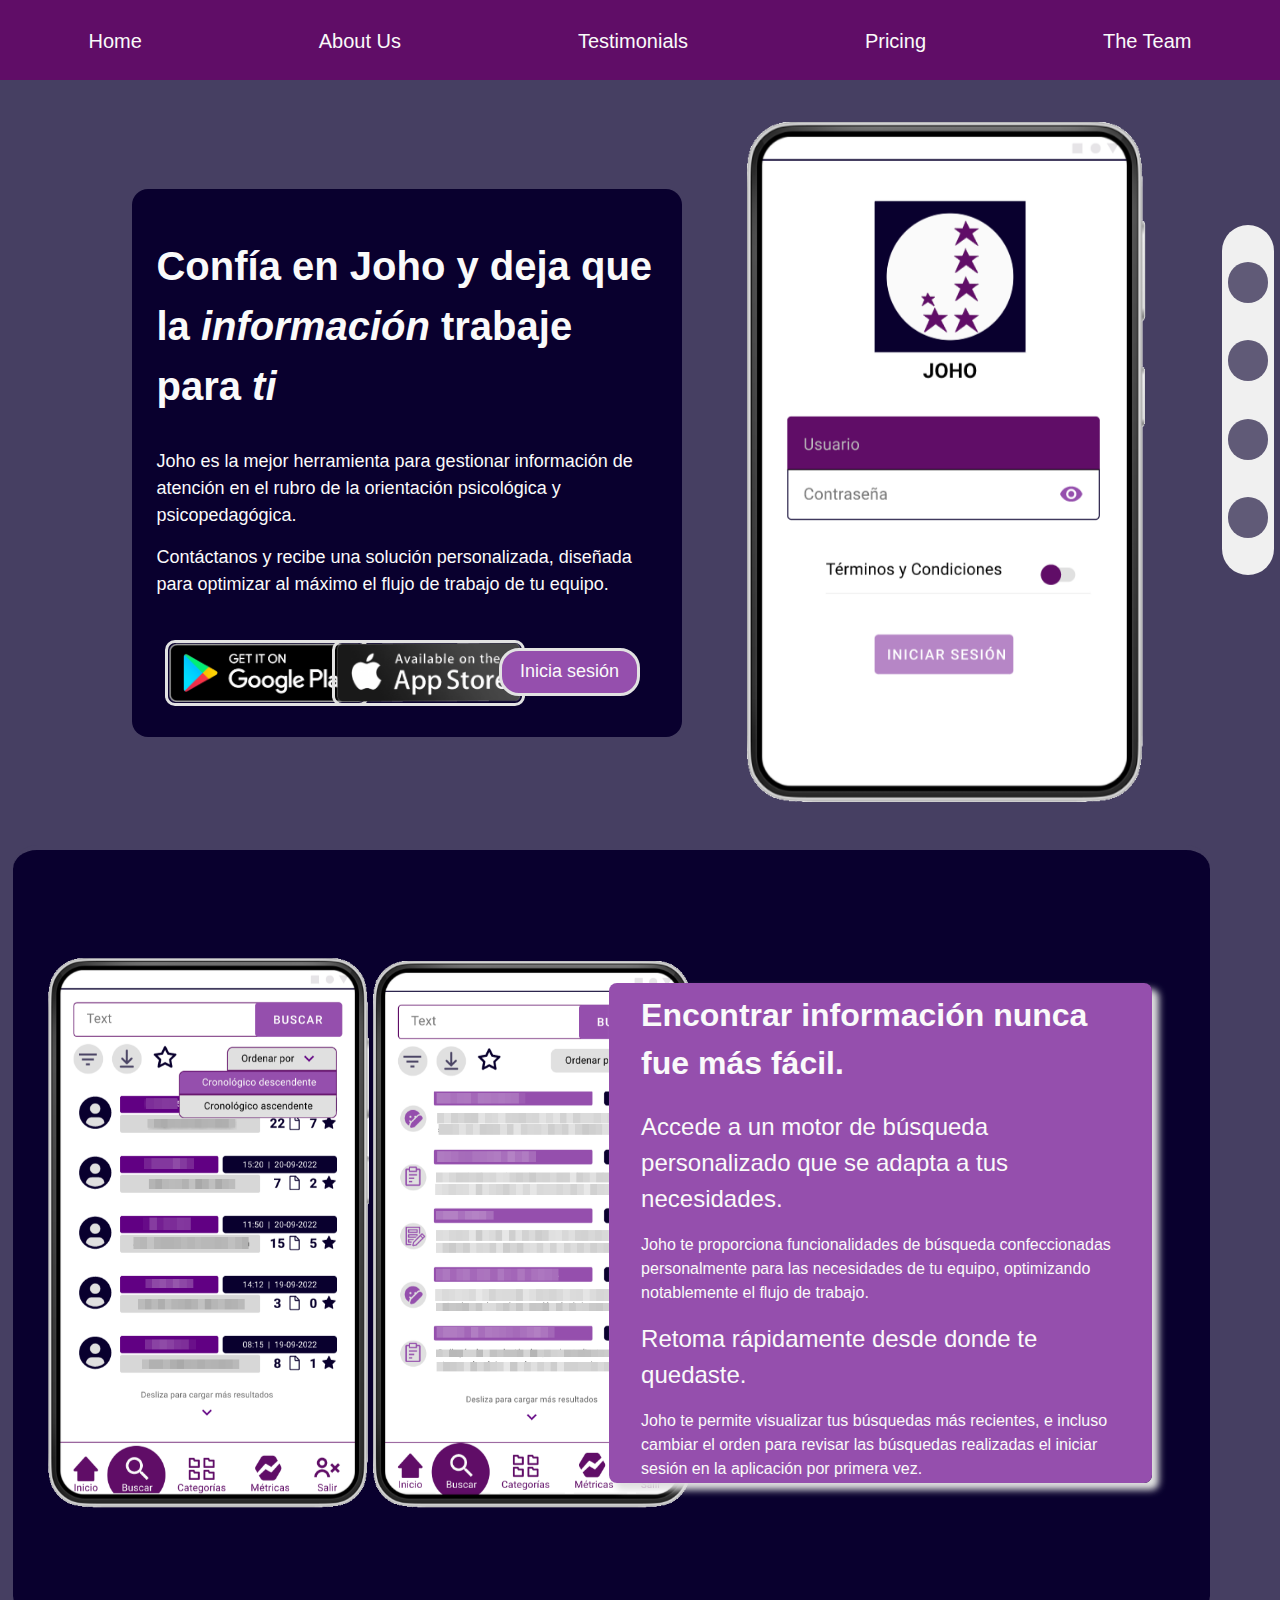
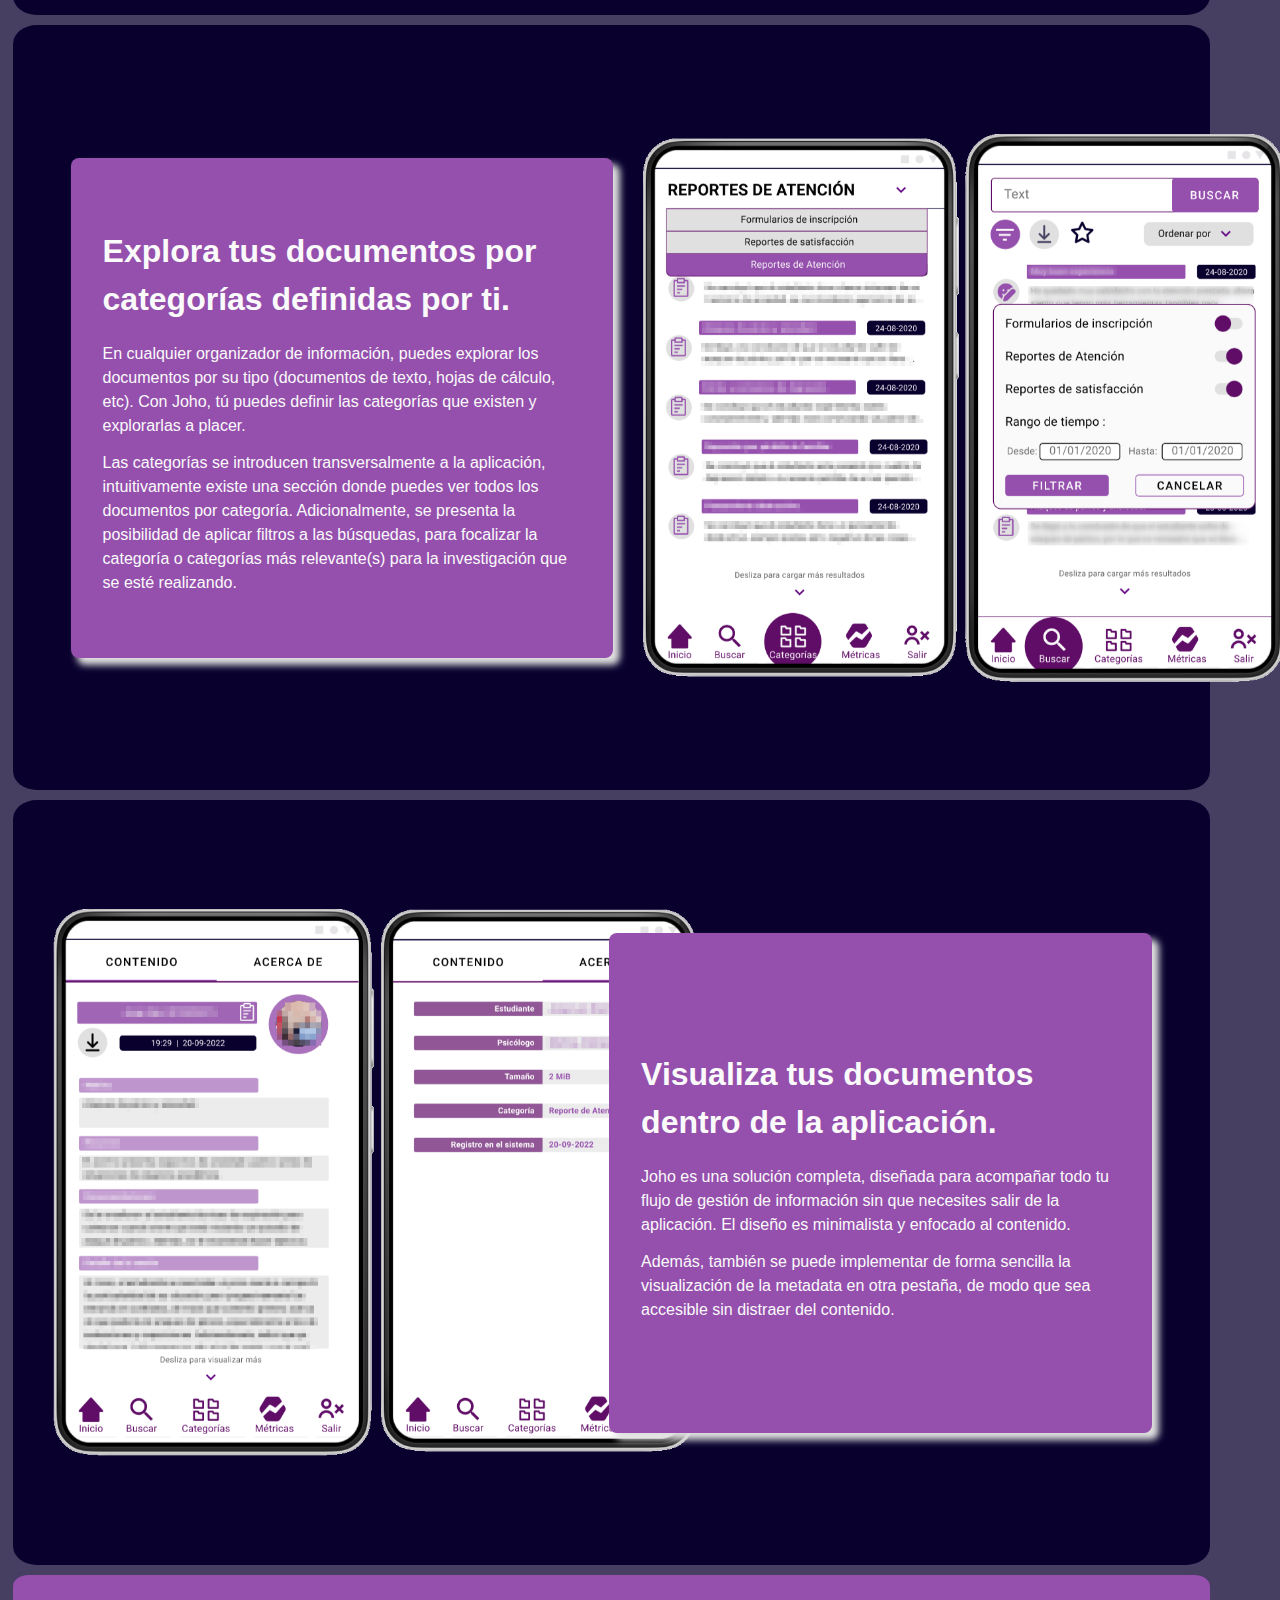
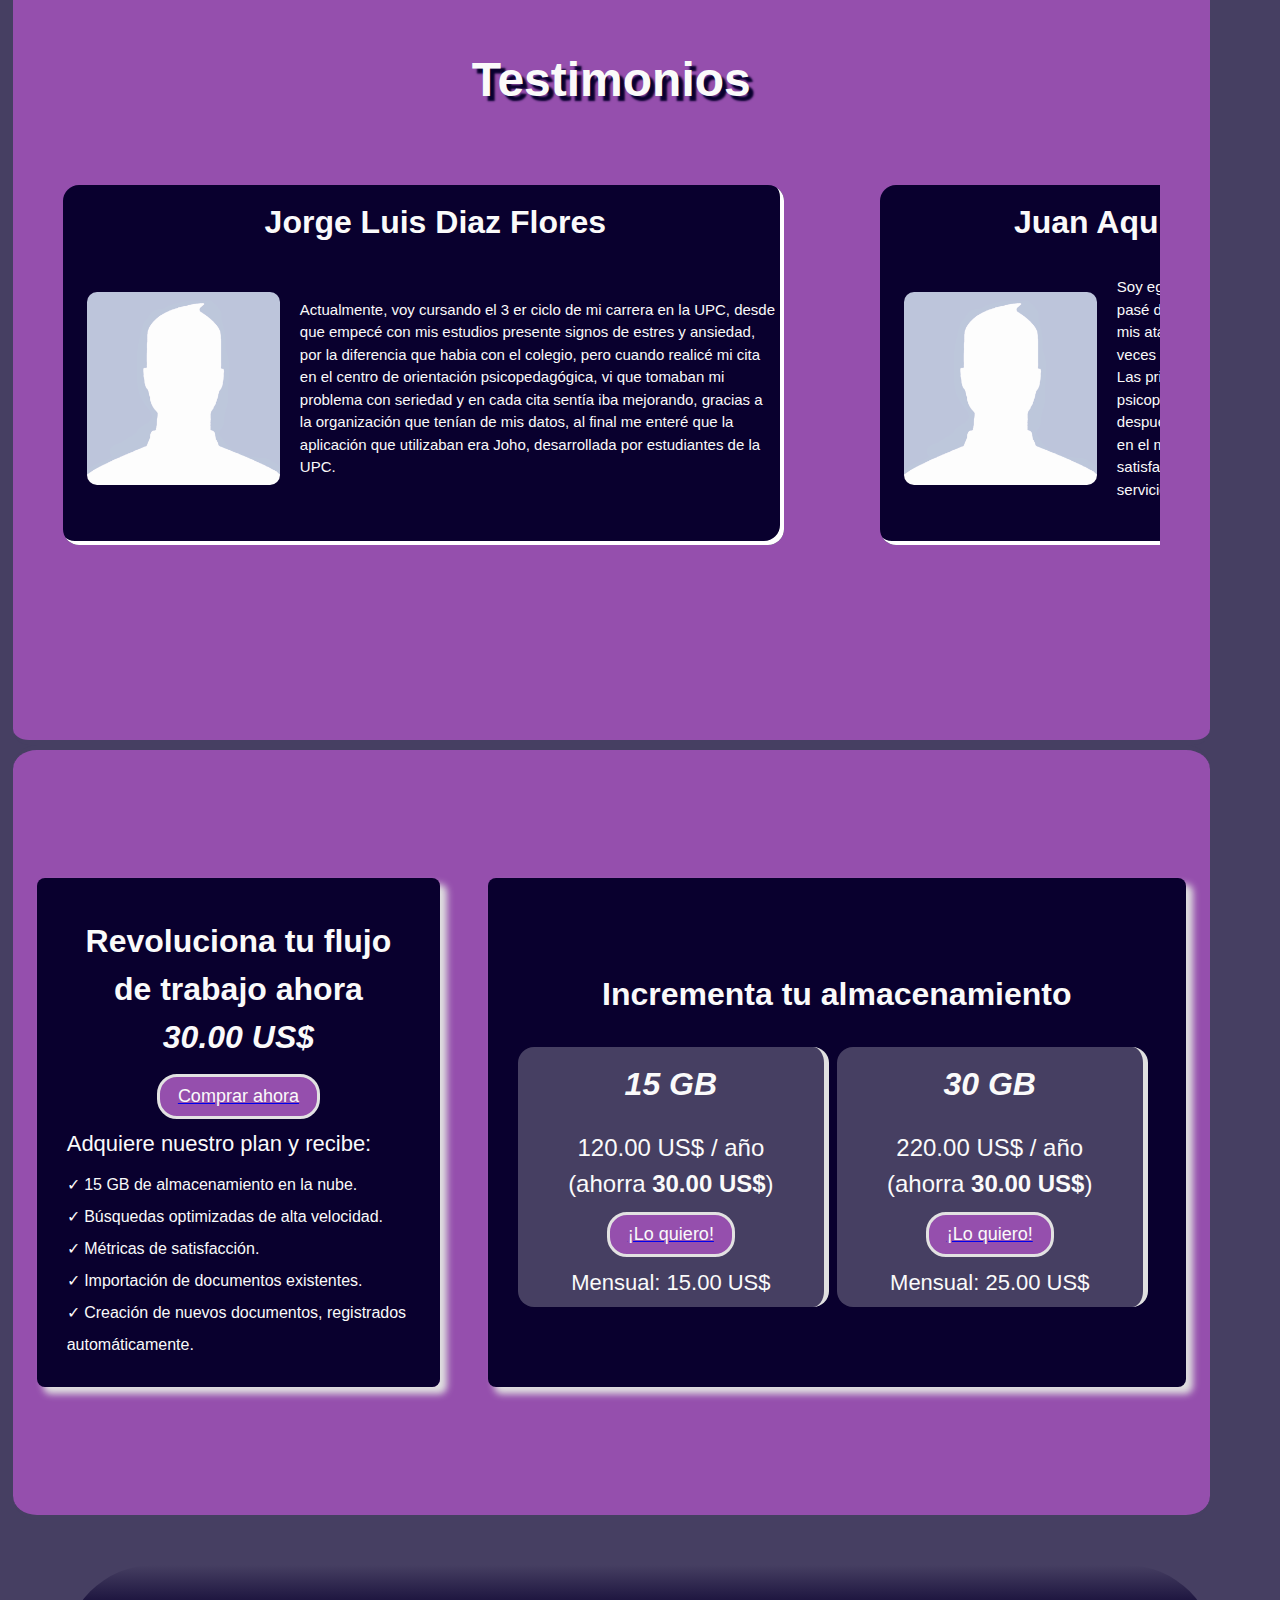
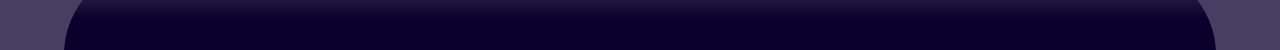
==== commit cb7f8c0d: "feat pricing sectiona" ====
--- a/index.html
+++ b/index.html
@@ -4,6 +4,7 @@
     <meta charset= "UTF-8">
     <meta http-equiv="X-UA-Compatible" content="IE=edge">
     <meta name="viewport" content="width=device-width, initial-scale=1.0">
+    <link rel="stylesheet" href="https://cdnjs.cloudflare.com/ajax/libs/font-awesome/6.1.1/css/all.min.css" integrity="sha512-KfkfwYDsLkIlwQp6LFnl8zNdLGxu9YAA1QvwINks4PhcElQSvqcyVLLD9aMhXd13uQjoXtEKNosOWaZqXgel0g==" crossorigin="anonymous" referrerpolicy="no-referrer">
     <link rel="stylesheet" href="./css/styles.css">
     <title>Joho</title>
     <link rel="icon" href="./img/joho.ico" type="image/x-icon">
@@ -49,7 +50,7 @@
                             <img src="./img/joho-search-results.png" alt="Interfaz móvil de una aplicación Joho con los resultados de una búsqueda.">
                         </div>
                     </div>
-                    <div class="card">
+                    <div class="about-section-item card">
                         <h2>Encontrar información nunca fue más fácil.</h2>
                         <h3>Accede a un motor de búsqueda personalizado que se adapta a tus necesidades.</h3>
                         <p>Joho te proporciona funcionalidades de búsqueda confeccionadas personalmente para las necesidades de tu equipo, optimizando notablemente el flujo de trabajo.</p>
@@ -58,7 +59,7 @@
                     </div>
             </section>
             <section class="about main-section" id="about">
-                    <div class="card">
+                    <div class="about-section-item card">
                         <h2>Explora tus documentos por categorías definidas por ti.</h2>
                         <p>En cualquier organizador de información, puedes explorar los documentos por su tipo (documentos de texto, hojas de cálculo, etc). Con Joho, tú puedes definir las categorías que existen y explorarlas a placer.</p>
                         <p>Las categorías se introducen transversalmente a la aplicación, intuitivamente existe una sección donde puedes ver todos los documentos por categoría. Adicionalmente, se presenta la posibilidad de aplicar filtros a las búsquedas, para focalizar la categoría o categorías más relevante(s) para la investigación que se esté realizando.</p>
@@ -81,16 +82,15 @@
                             <img src="./img/joho-document-metadata.png" alt="Interfaz móvil de una aplicación Joho con la metadata de un documento.">
                         </div>
                     </div>
-                    <div class="card">
+                    <div class="about-section-item card">
                         <h2>Visualiza tus documentos dentro de la aplicación.</h2>
                         <p>Joho es una solución completa, diseñada para acompañar todo tu flujo de gestión de información sin que necesites salir de la aplicación. El diseño es minimalista y enfocado al contenido.</p>
                         <p>Además, también se puede implementar de forma sencilla la visualización de la metadata en otra pestaña, de modo que sea accesible sin distraer del contenido.</p>
                     </div>
             </section>
-            <section class="testimonials">
+            <section class="testimonials main-section" id="testimonials">
                 <h2 class="testimonial__title">Testimonios</h2>
                 <div class="testimonial__container">
-              
                     <div class="testimonial__card">
                         <h2 class="testimonial__card__name">Jorge Luis Diaz Flores</h2>
                         <div class="testimonial__card__texts">
@@ -98,7 +98,6 @@
                             <p class="testimonial__card__paragraph">
                                 Actualmente, voy cursando el 3 er ciclo de mi carrera en la UPC, desde que empecé con mis estudios presente signos de estres y ansiedad, por la diferencia que habia con el colegio, pero cuando realicé mi cita en el centro de orientación psicopedagógica, vi que tomaban mi problema con seriedad y en cada cita sentía iba mejorando, gracias a la organización que tenían de mis datos, al final me enteré que la aplicación que utilizaban era Joho, desarrollada por estudiantes de la UPC.
                         </p>
-                        
                     </div>
                 </div>
                 <div class="testimonial__card">
@@ -109,7 +108,6 @@
                             Soy egresado de la universidad y cuando recuerdo los problemas que pasé durante ese ciclo de mi vida, tratando de buscar una solución a mis ataques de ansiedad cuando realizaba una exposición o aquellas veces en las que no podía concentrarme y enfocarme en mis estudios.
               Las primeras sesiones que tuve en el centro de orientacin psicopedagógica de la universidad, dejaron mucho que desear, aunque después de unos ciclos volví a asistir a una sesión y vi un gran cambio en el manejo de la información de los estudiantes y el nivel de satisfacción que muchos de mis compañeros tenian frente a este servicio, todo gracias a la aplicacion Joho.
                         </p>
-                        
                     </div>
                 </div>
                 <div class="testimonial__card">
@@ -119,20 +117,53 @@
                         <p class="testimonial__card__paragraph">
                             Soy profesional del area psicopedagógica de la Universidad Peruana de Ciencias Aplicadas, gracias a la implementacón de JOHO, hemos podido mejorar el desempeño de nuestro equipo, teniendo un mejor control de las atenciones que realizamos a los alumnos, y una mejor evaluación de su progreso a lo largo de los distintos semestres, realmente recomendado.
                         </p>
-                        
                     </div>
                 </section>
+            <section class="pricing main-section" id="pricing">
+                <div class="pricing-item card left">
+                    <h2>Revoluciona tu flujo de trabajo ahora<br><i>30.00 US$</i></h2>
+                    <a href="https://www.youtube.com/watch?v=dQw4w9WgXcQ" class="call-to-action"><button class="call-to-action-btn">Comprar ahora</button></a>
+                    <h4>Adquiere nuestro plan y recibe: </h4>
+                    <ul>
+                        <li class="benefit-item">15 GB de almacenamiento en la nube.</li>
+                        <li class="benefit-item">Búsquedas optimizadas de alta velocidad.</li>
+                        <li class="benefit-item">Métricas de satisfacción.</li>
+                        <li class="benefit-item">Importación de documentos existentes.</li>
+                        <li class="benefit-item">Creación de nuevos documentos, registrados automáticamente.</li>
+                    </ul>
+                </div>
+                <div class="pricing-item card right">
+                    <div class="pricing-item-head"><h2>Incrementa tu almacenamiento</h2></div>
+                    <div class="pricing-item-content">
+                        <div class="storage-option separator">
+                            <h2><i>15 GB</i></h2>
+                            <h3>120.00 US$ / año<br>(ahorra <b>30.00 US$</b>)</h3>
+                            <a href="https://www.youtube.com/watch?v=dQw4w9WgXcQ" class="call-to-action"><button class="call-to-action-btn">¡Lo quiero!</button></a>
+                            <h4>Mensual: 15.00 US$</h4>
+                        </div>
+                        <div class="storage-option">
+                            <h2><i>30 GB</i></h2>
+                            <h3>220.00 US$ / año<br>(ahorra <b>30.00 US$</b>)</h3>
+                            <a href="https://www.youtube.com/watch?v=dQw4w9WgXcQ" class="call-to-action"><button class="call-to-action-btn">¡Lo quiero!</button></a>
+                            <h4>Mensual: 25.00 US$</h4>
+                        </div>
+                    </div>
+                </div>
+            </section>
+            <div class="footer-transition"></div>
         </div>
         <nav class="nav-right">
             <div class="sidebar">
                 <a href="#home">
                     <div class="sidebar-item active"></div>
-                </a><a href="#about">
-                    <div class="sidebar-item active"></div>
-                </a><a href="#testimonials">
+                </a>
+                <a href="#about">
                     <div class="sidebar-item active"></div>
                 </a>
-                </a><a href="#pricing">
+                <a href="#testimonials">
+                    <div class="sidebar-item active"></div>
+                </a>
+                <a href="#pricing">
                     <div class="sidebar-item active"></div>
                 </a>
             </div>
--- a/css/styles.css
+++ b/css/styles.css
@@ -1,244 +1,254 @@
 :root {
-  --primary-color: #600d67;
-  /* --primary-color-transparent: #600D67C0; */
-  /* --secondary-color-transparent: #09002EC0; */
-  --secondary-color: #09002e;
-  --secondary-color-light: #463f62;
-  --secondary-alt-color: #610083;
-  --primary-light-color: #954fad;
-  --secondary-light-color: #e0e0e0;
-  --font-dark-color: #020202;
-  --font-light-color: #fafafa;
+    --primary-color: #600D67;
+    /* --primary-color-transparent: #600D67C0; */
+    /* --secondary-color-transparent: #09002EC0; */
+    --secondary-color: #09002E;
+    --secondary-color-light: #463f62;
+    --secondary-alt-color: #610083;
+    --primary-light-color: #954FAD;
+    --secondary-light-color: #E0E0E0;
+    --font-dark-color: #020202;
+    --font-light-color: #FAFAFA;
 }
 
 * {
-  margin: 0;
-  padding: 0;
+    margin: 0;
+    padding: 0;
 }
 
 body {
-  font-family: "Roboto", sans-serif;
-  font-size: 16;
-  margin-top: 80px;
-}
-
-h1,
-h2,
-h3,
-h4,
-h5,
+    font-family: "Roboto", sans-serif;
+    font-size: 16;
+    margin-top: 80px;
+}
+
+h1, h2, h3, h4, h5, p {
+    line-height: 1.5em;
+    padding: 0.4em 0;
+}
+
+h1 {
+    font-weight: bold;
+    font-size: 40px;
+}
+
+h2 {
+    font-weight: medium;
+    font-size: 32px;
+}
+
+h3 {
+    font-weight: normal;
+    font-size: 24px;
+}
+
+h4 {
+    font-weight: normal;
+    font-size: 22px;
+}
+
+h5 {
+    font-weight: normal;
+    font-size: 18px;
+}
+
 p {
-  line-height: 1.5em;
-  padding: 0.4em 0;
-}
-
-h1 {
-  font-weight: bold;
-  font-size: 40px;
-}
-
-h2 {
-  font-weight: medium;
-  font-size: 32px;
-}
-
-h3 {
-  font-weight: normal;
-  font-size: 26px;
-}
-
-h4 {
-  font-weight: normal;
-  font-size: 22px;
-}
-
-h5 {
-  font-weight: normal;
-  font-size: 18px;
-}
-
-p {
-  font-weight: normal;
-  font-size: 16px;
+    font-weight: normal;
+    font-size: 16px;
 }
 
 header {
-  position: fixed;
-  top: 0;
-  width: 100%;
+    z-index: 1;
+    position: fixed;
+    top: 0;
+    width: 100%;
 }
 
 .nav {
-  display: flex;
-  flex-direction: row;
-  justify-content: space-around;
-  height: 50px;
-  width: 100%;
-  padding-top: 30px;
-  box-shadow: #020202;
-  background-color: var(--primary-color);
+    display: flex;
+    flex-direction: row;
+    justify-content: space-around;
+    height: 50px;
+    width: 100%;
+    padding-top: 30px;
+    box-shadow: #020202;
+    background-color: var(--primary-color);
 }
 
 .nav a {
-  font-size: 20px;
-  text-decoration: none;
-  color: var(--font-light-color);
-}
-
-.nav a:hover,
-.nav a:active {
-  font-weight: bolder;
+    font-size: 20px;
+    text-decoration: none;
+    color: var(--font-light-color);
+}
+
+.nav a:hover, .nav a:active {
+    font-weight: bolder;
 }
 
 main {
-  margin-top: 80px;
-  height: 440vh;
-  width: 100%;
-  display: flex;
-  justify-content: start;
-  background-color: var(--secondary-color-light);
+    margin-top: 80px;
+    height: 530vh;
+    width: 100%;
+    display: flex;
+    justify-content: start;
+    background-color: var(--secondary-color-light);
+    overflow: hidden;
 }
 
 .main {
-  width: 100%;
+    width: 100%;
 }
 
 .main-section {
-  height: 85vh;
-  width: 93.5%;
-  margin-left: 1%;
+    height: 85vh;
+    width: 93.5%;
+    margin-left: 1%;
 }
 
 .home {
-  display: flex;
-  flex-direction: row;
-  justify-content: space-between;
+    display: flex;
+    flex-direction: row;
+    justify-content: space-between;
 }
 
 .home-content {
-  display: flex;
-  flex-direction: column;
-  justify-content: center;
-  overflow: scroll;
-  width: 45%;
-  height: 70%;
-  max-height: 500px;
-  padding: 1.5rem;
-  margin: auto 5% auto 10%;
-  color: var(--font-light-color);
-  background-color: var(--secondary-color);
-  border-radius: 1rem;
+    display: flex;
+    flex-direction: column;
+    justify-content: center;
+    overflow: scroll;
+    width: 45%;
+    height: 70%;
+    max-height: 500px;
+    padding: 1.5rem;
+    margin: auto 5% auto 10%;
+    color: var(--font-light-color);
+    background-color: var(--secondary-color);
+    border-radius: 1rem;
 }
 
 .home-content h1 {
-  margin: 0.6rem 0;
+    margin: 0.6rem 0;
 }
 
 .home-product-img {
-  height: 100%;
-  display: flex;
-  flex-direction: column;
-  justify-content: center;
-  margin-right: 5%;
+    height: 100%;
+    display: flex;
+    flex-direction: column;
+    justify-content: center;
+    margin-right: 5%;
 }
 
 .home-product-img img {
-  height: 90%;
+    height: 90%;
 }
 
 .home-content-download {
-  display: flex;
-  justify-content: center;
-  width: 100%;
-  height: 15%;
-  margin-top: 7%;
+    display: flex;
+    justify-content: center;
+    width: 100%;
+    height: 15%;
+    margin-top: 7%;
 }
 
 .home-content-download-item {
-  height: 80%;
-  width: 30%;
-  margin: 0 auto;
+    height: 80%;
+    width: 30%;
+    margin: 0 auto;
 }
 
 .home-content-download-img {
-  height: 100%;
-  border: 3px solid #e2e2e2;
-  border-radius: 10px;
+    height: 100%;
+    border: 3px solid #e2e2e2;
+    border-radius: 10px;
 }
 
 .home-content-download-btn {
-  height: 80%;
-  margin-top: 5%;
-  padding: 0.5em 1em;
-  font-size: 18px;
-  border: 3px solid #e2e2e2;
-  border-radius: 20px;
-  background-color: #954fad;
-  color: var(--font-light-color);
-  cursor: pointer;
+    height: 80%;
+    margin-top: 5%;
+    padding: 0.5em 1em;
+    font-size: 18px;
+    border: 3px solid #e2e2e2;
+    border-radius: 20px;
+    background-color: #954FAD;
+    color: var(--font-light-color);
+    cursor: pointer;
 }
 
 .about {
-  display: flex;
-  flex-direction: row;
-  justify-content: center;
-  background-color: var(--secondary-color);
-  color: var(--font-light-color);
-  border-bottom: 5px solid var(--secondary-color-light);
-  border-top: 5px solid var(--secondary-color-light);
-  border-radius: 1.5rem;
+    display: flex;
+    flex-direction: row;
+    justify-content: center;
+    background-color: var(--secondary-color);
+    color: var(--font-light-color);
+    border-bottom: 5px solid var(--secondary-color-light);
+    border-top: 5px solid var(--secondary-color-light);
+    border-radius: 1.5rem;
+}
+
+.about-section-item {
+    height: 90%;
+    max-height: 500px;
+    width: 40%;
+    padding: 0 2rem;
+    background-color: var(--primary-light-color);
 }
 
 .card {
-  display: flex;
-  flex-direction: column;
-  justify-content: center;
-  height: 80%;
-  max-height: 450px;
-  width: 40%;
-  margin: auto 1.5rem;
-  padding: 0 2rem;
-  background-color: var(--primary-light-color);
-  box-shadow: 0.4rem 0.4rem 7px var(--secondary-light-color);
-  border-radius: 0.5rem;
-  overflow-y: scroll;
+    display: flex;
+    flex-direction: column;
+    justify-content: center;
+    margin: auto 1.5rem;
+    background-color: var(--primary-light-color);
+    box-shadow: 0.4rem 0.4rem 7px var(--secondary-light-color);
+    border-radius: 0.5rem;
+    overflow-y: scroll;
 }
 
 .about-section-product {
-  margin: auto 0;
-  height: 80%;
-  width: 45%;
-  display: flex;
-  justify-content: space-evenly;
-  /* background-size: contain; */
+    margin: auto 0;
+    height: 80%;
+    width: 45%;
+    display: flex;
+    justify-content: space-evenly;
+    /* background-size: contain; */
 }
 
 .about-section-product-img {
-  height: 100%;
-  display: flex;
-  flex-direction: column;
-  justify-content: center;
+    height: 100%;
+    display: flex;
+    flex-direction: column;
+    justify-content: center;
 }
 
 .about-section-product-img img {
-  height: 90%;
-}
+    height: 90%;
+}
+
 .testimonials {
-  width: 89.5%;
-  margin: 1%;
+  height: calc(85vh - 100px);
   display: flex;
   flex-direction: column;
   border-radius: 16px;
-  background-color: #954fad;
-  color: #e0e0e0;
-  padding-left: 50px;
-  padding: 10px 50px 50px;
-}
+  background-color: var(--primary-light-color);
+  color: var(--font-light-color);
+  padding: 50px 0;
+  border-bottom: 5px solid var(--secondary-color-light);
+  border-top: 5px solid var(--secondary-color-light);
+}
+
 .testimonials .testimonial__title {
   font-size: 48px;
   font-weight: bold;
-}
+  text-align: center;
+}
+
+.testimonial__title {
+    color: var(--font-light-color);
+    text-shadow: 0.3rem 0.3rem 2px var(--secondary-color);
+}
+
 .testimonials .testimonial__container {
+  text-align: center;
   min-width: 697px;
   min-height: 360px;
   display: flex;
@@ -246,6 +256,11 @@
   gap: 96px;
   overflow-x: scroll;
 }
+
+.testimonial__container {
+    margin: 50px 50px 0 50px;
+}
+
 .testimonials .testimonial__container .testimonial__card {
   min-width: 697px;
   min-height: 360px;
@@ -255,9 +270,14 @@
   border-radius: 16px;
   padding-left: 24px;
   gap: 30px;
-  margin-bottom: 5px;
+  margin-bottom: 1rem;
   box-shadow: inset -4px -4px white;
 }
+
+.testimonial__card__paragraph {
+    text-align: left;
+}
+
 .testimonials
   .testimonial__container
   .testimonial__card
@@ -266,6 +286,7 @@
   height: 200px;
   align-self: center;
 }
+
 .testimonials
   .testimonial__container
   .testimonial__card
@@ -276,6 +297,7 @@
   border-radius: 10px;
   align-self: center;
 }
+
 .testimonials
   .testimonial__container
   .testimonial__card
@@ -287,54 +309,151 @@
   font-size: 15px;
 }
 
-.testimonial__container::-webkit-scrollbar {
+.testimonial__container::-webkit-scrollbar, .home-content::-webkit-scrollbar, .card::-webkit-scrollbar {
   margin: 0 auto;
-  height: 10px;
-}
-
-.testimonial__container::-webkit-scrollbar-thumb {
+  height: 15px;
+}
+
+.testimonial__container::-webkit-scrollbar-thumb, .home-content::-webkit-scrollbar-thumb, .card::-webkit-scrollbar-thumb {
   background: #717171;
   border-radius: 16px;
 }
+
+.pricing {
+    display: flex;
+    flex-direction: row;
+    justify-content: center;
+    background-color: var(--primary-light-color);
+    color: var(--font-light-color);
+    border-bottom: 5px solid var(--secondary-color-light);
+    border-top: 5px solid var(--secondary-color-light);
+    border-radius: 1.5rem;
+}
+
+.pricing-item {
+    height: 80%;
+    max-height: 450px;
+    padding: 2.5%;
+    background-color: var(--secondary-color);
+}
+
+.pricing-item-head {
+    width: 100%;
+}
+
+.pricing-item-content {
+    margin-top: 1rem;
+    display: flex;
+    justify-content: center;
+}
+
+.pricing-item h2, .pricing.item h4 {
+    text-align: center;
+}
+
+.left {
+    width: 35%;
+}
+
+.left ul {
+    list-style: none;
+}
+
+.left ul li {
+    line-height: 2rem;
+}
+
+.left ul li:before {
+    content: "✓ ";
+}
+
+.right {
+    width: 65%;
+    display: flex;
+    flex-direction: column;
+    justify-content: center;
+}
+
+.right h2 {
+    width: 100%;
+}
+
+.storage-option {
+    width: 45%;
+    display: flex;
+    flex-direction: column;
+    justify-content: start;
+    text-align: center;
+    padding: 0 1rem;
+    border-radius: 1rem;
+    background-color: var(--secondary-color-light);
+    border-right: var(--secondary-light-color) solid 5px;
+    margin-right: 0.5rem;
+}
+
+.call-to-action-btn {
+    display: block;
+    margin: 0 auto;
+    padding: 0.5em 1em;
+    font-size: 18px;
+    border: 3px solid #e2e2e2;
+    border-radius: 20px;
+    background-color: var(--primary-light-color);
+    color: var(--font-light-color);
+    cursor: pointer;
+    text-decoration: none;
+}
+
+.footer-transition {
+    display: block;
+    width: 90%;
+    height: 10vh;
+    margin: 5vh auto 0 auto;
+    border-radius: 90px 90px 0 0;
+    background-color: var(--secondary-color);
+    background: linear-gradient(180deg, var(--secondary-color-light) 0%, var(--secondary-color) 60%);
+}
+
+/* SideBar */
 .nav-right {
-  position: fixed;
-  top: 25%;
-  right: 0;
-  width: 5%;
+    position: fixed;
+    top: 25%;
+    right: 0;
+    width: 5%;
 }
 
 .sidebar {
-  display: flex;
-  flex-direction: column;
-  justify-content: space-evenly;
-  margin: auto;
-  width: 80%;
-  max-height: 350px;
-  aspect-ratio: 1 / 10;
-  padding: 0 1%;
-  border-radius: 50px;
-  background-color: #f0f0f0;
+    display: flex;
+    flex-direction: column;
+    justify-content: space-evenly;
+    margin: auto;
+    width: 80%;
+    max-height: 350px;
+    aspect-ratio: 1 / 10;
+    padding: 0 1%;
+    border-radius: 50px;
+    background-color: #f0f0f0;
 }
 
 .sidebar a {
-  aspect-ratio: 1 / 1;
-  width: 80%;
-  display: block;
-  margin: 0 auto;
-}
-
-.sidebar-item,
-.sidebar-item-active {
-  width: 100%;
-  height: 100%;
-  border-radius: 100%;
+    aspect-ratio: 1 / 1;
+    width: 80%;
+    display: block;
+    margin: 0 auto;
+}
+
+.sidebar-item, .sidebar-item-active {
+    width: 100%;
+    height: 100%;
+    border-radius: 100%;
 }
 
 .sidebar-item {
-  background-color: var(--secondary-color-light);
-  opacity: 0.85;
+    background-color: var(--secondary-color-light);
+    opacity: 0.85;
 }
 
 .active {
-  background: linear-gradient(purple, purple) left/100% calc(top - 15px);
-}
+    background:
+        linear-gradient(purple, purple) left/100% calc(top - 15px);
+}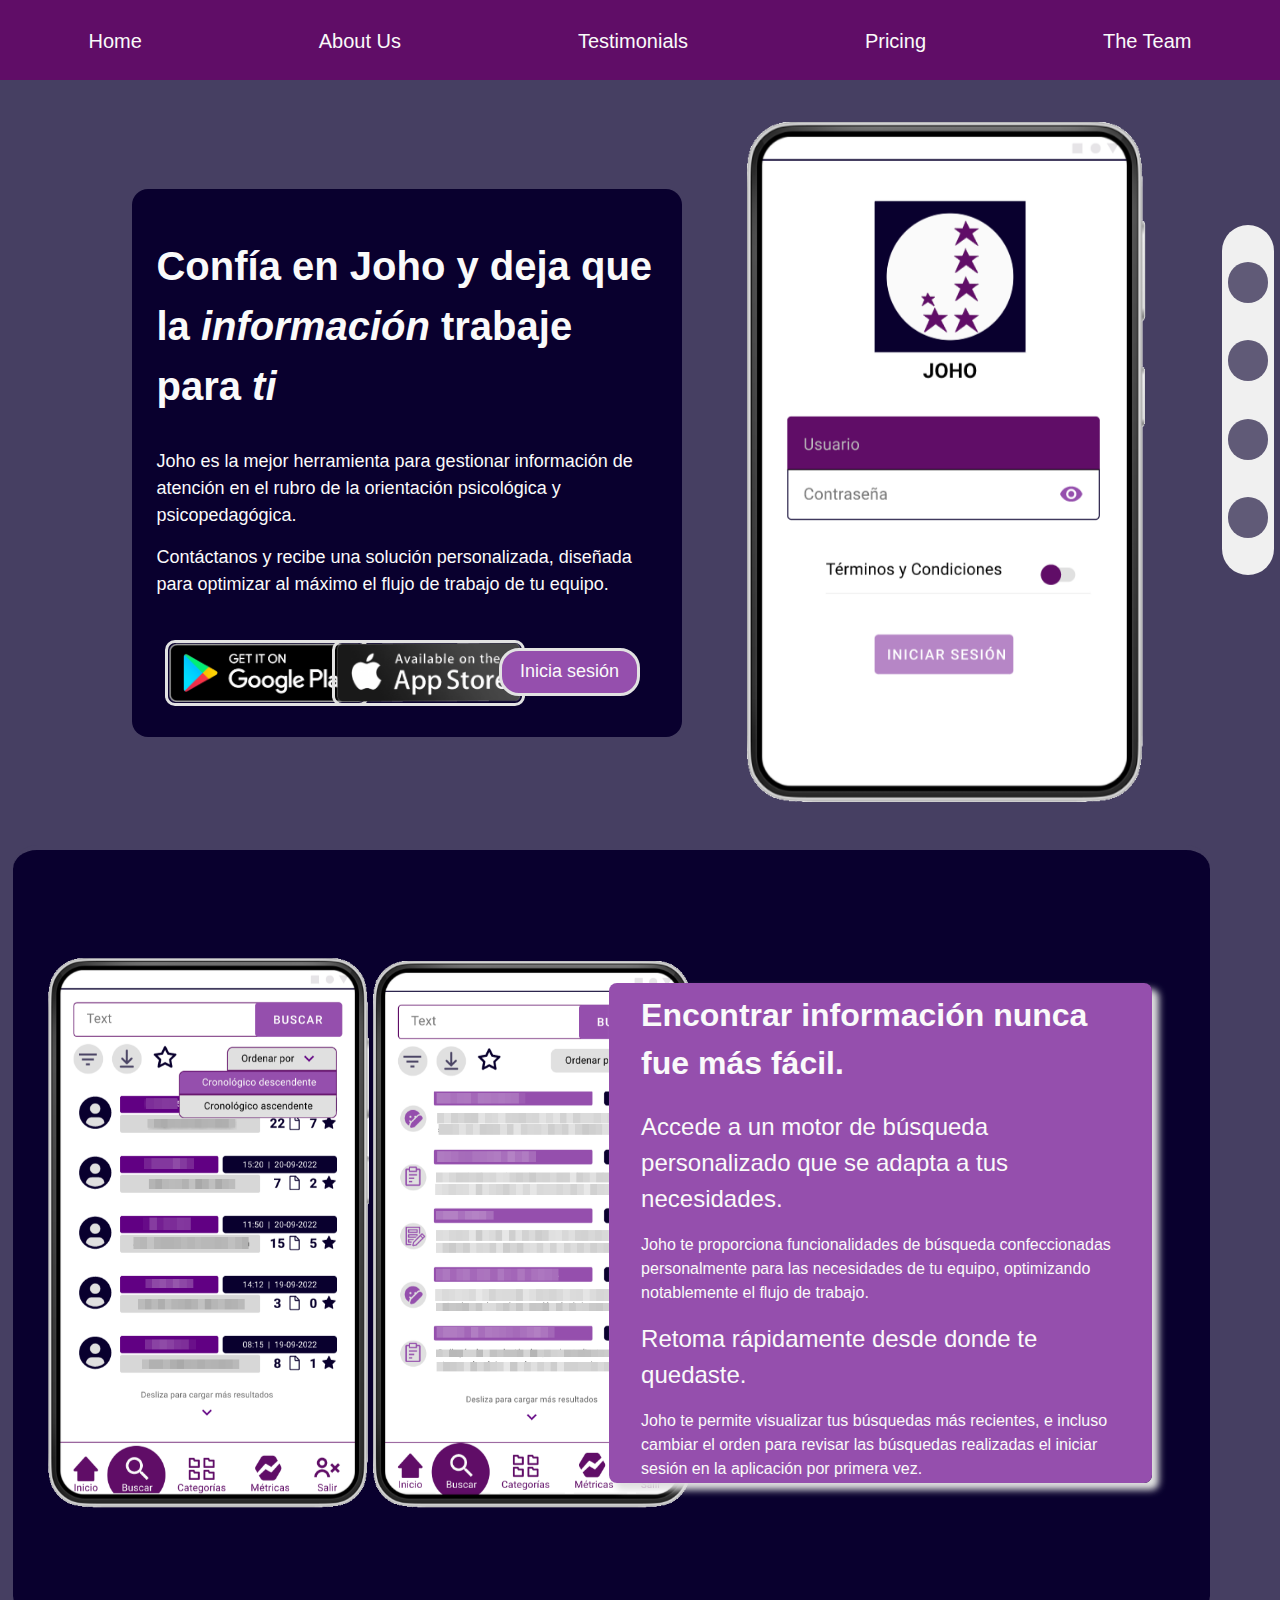
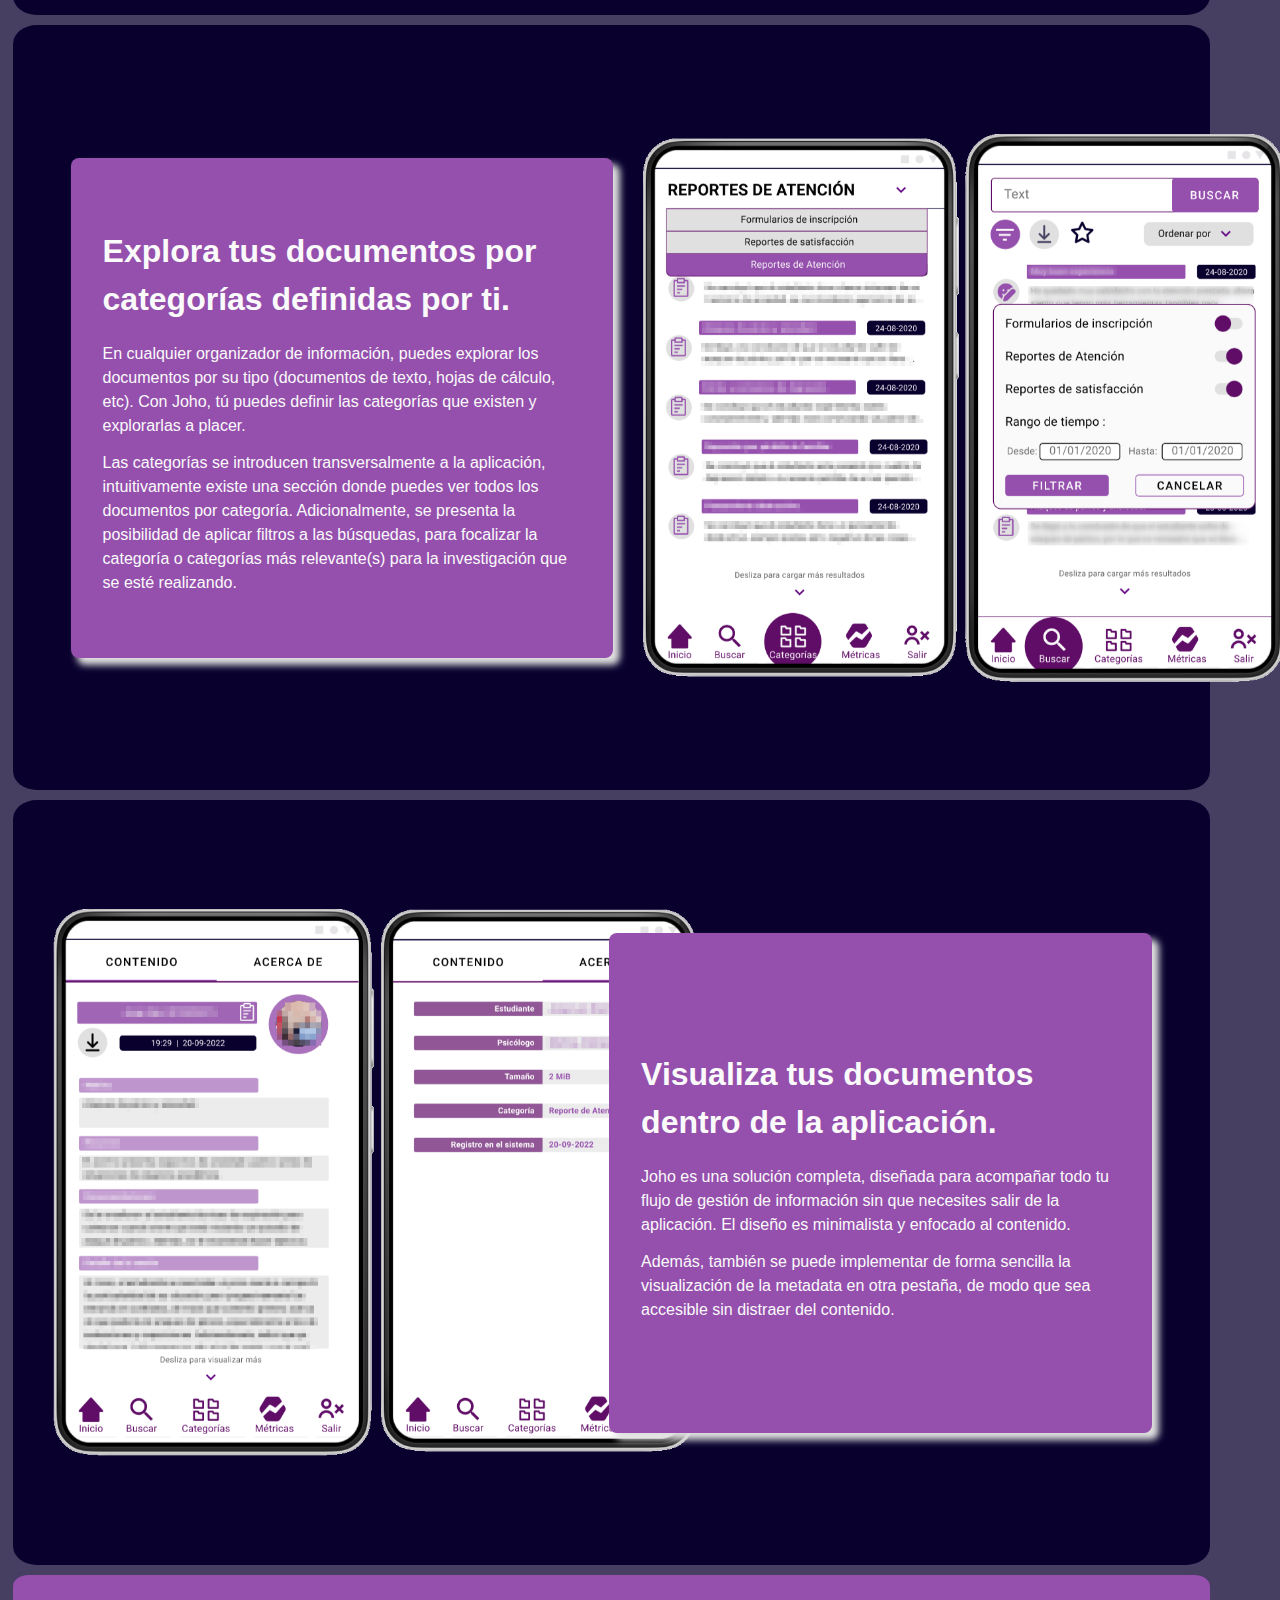
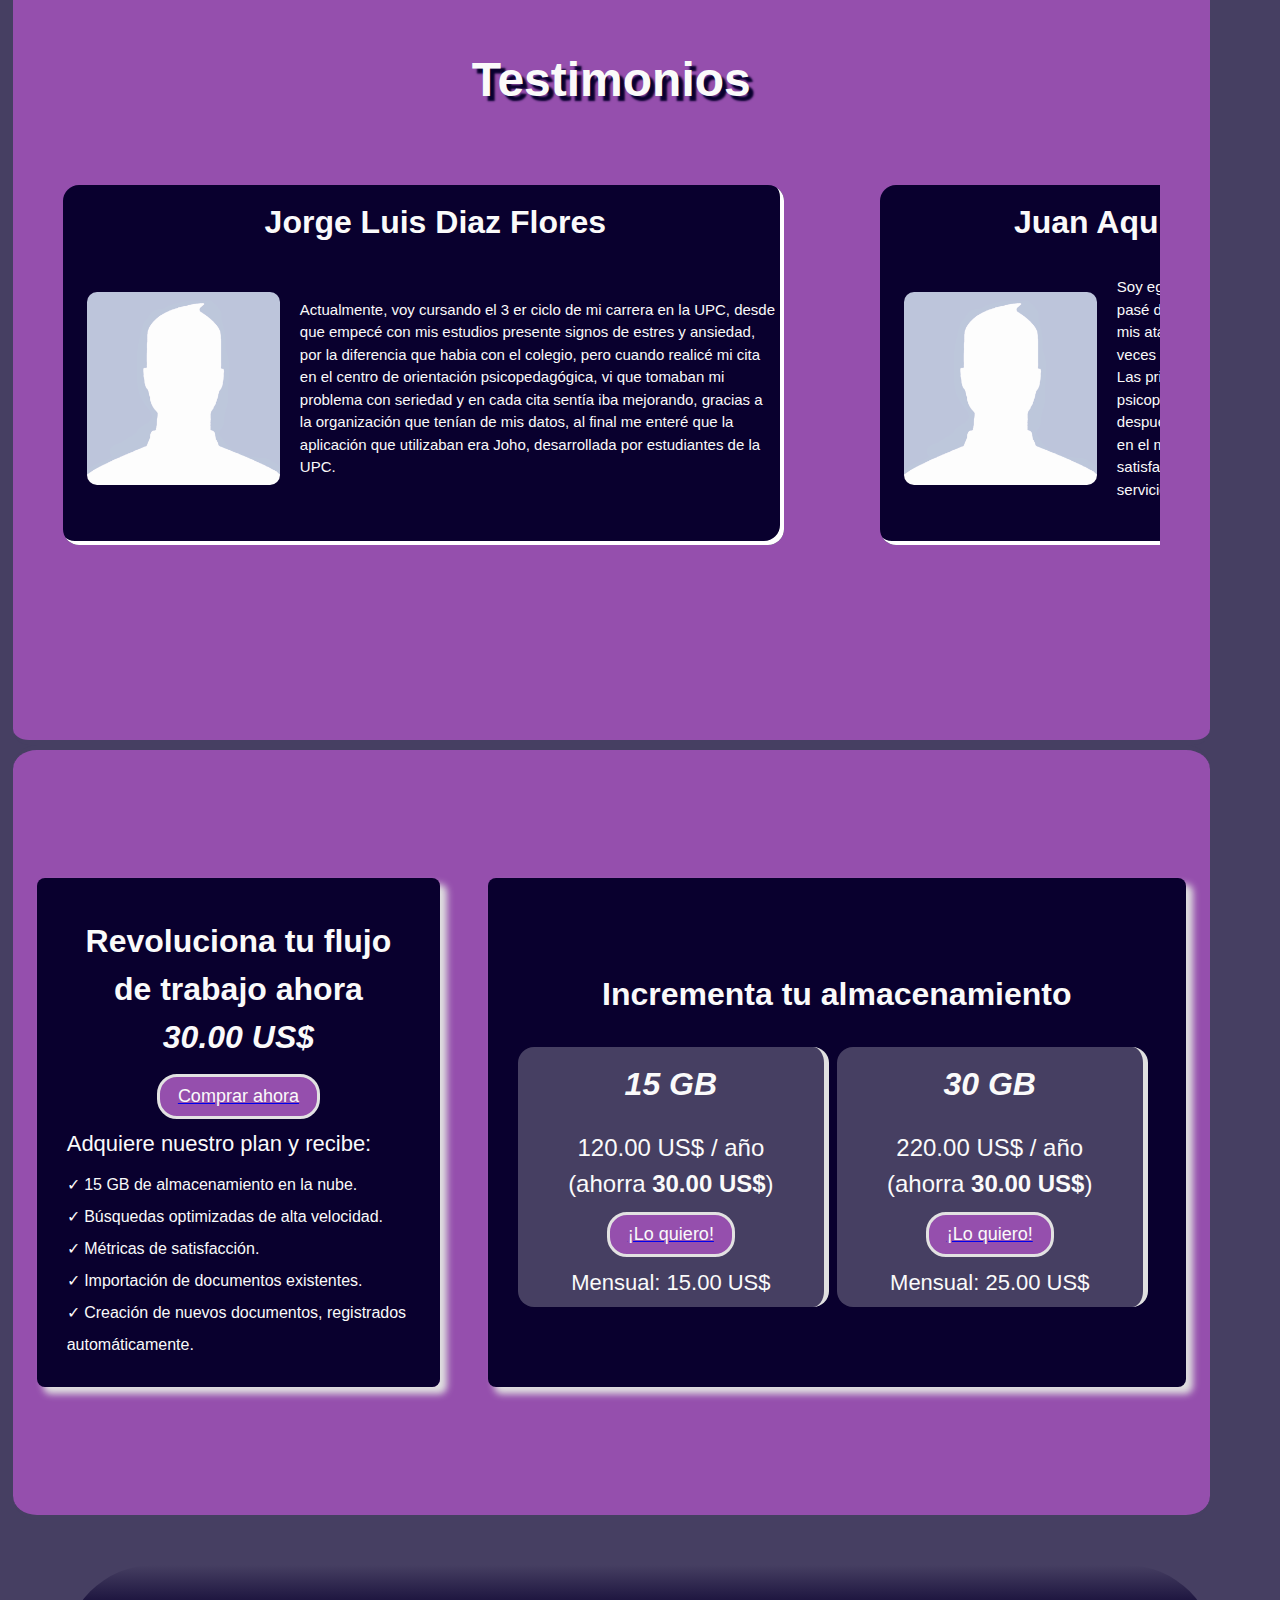
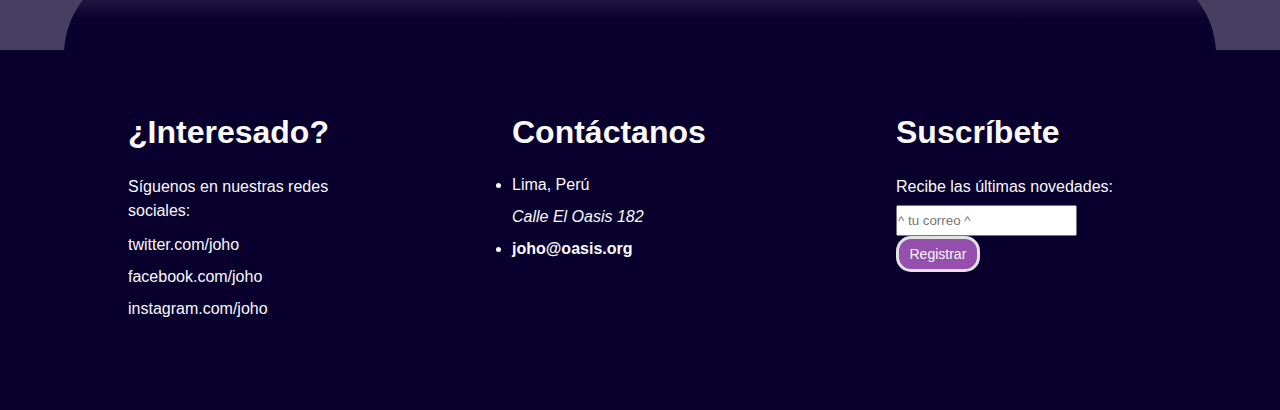
==== commit 1c2f865d: "feat footer" ====
--- a/index.html
+++ b/index.html
@@ -170,6 +170,39 @@
         </nav>
     </main>
     <footer>
-
+        <div class="footer">
+            <div class="footer-col social-media">
+                <h2>¿Interesado?</h2>
+                <p>Síguenos en nuestras redes sociales:</p>
+                <ul>
+                    <li><a href="#" class="social-media-link"><i style="color: white" class="fa-brands fa-twitter"></i> twitter.com/joho</a></li>
+                    <li><a href="#" class="social-media-link"><i style="color: white" class="fa-brands fa-facebook"></i> facebook.com/joho</a></li>
+                    <li><a href="#" class="social-media-link"><i style="color: white" class="fa-brands fa-instagram"></i> instagram.com/joho</a></li>
+                </ul>
+            </div>
+            <!-- <div class="footer-col navigation">
+                <h2>Navegación</h2>
+                <ul>
+                    <a href="#home" class="navigation-link"><li>Home</li></a>
+                    <a href="#about" class="navigation-link"><li>About</li></a>
+                    <a href="#testimonials" class="navigation-link"><li>Testimonials</li></a>
+                    <a href="#pricing" class="navigation-link"><li>Pricing</li></a>
+                    <a href="./team.html" class="navigation-link"><li>The Team</li></a>
+                </ul>
+            </div> -->
+            <div class="footer-col contact">
+                <h2>Contáctanos</h2>
+                <ul>
+                    <li>Lima, Perú<br><i>Calle El Oasis 182</i></li>
+                    <li><b>joho@oasis.org</b></li>
+                </ul>
+            </div>
+            <div class="footer-col suscription">
+                <h2>Suscríbete</h2>
+                <p>Recibe las últimas novedades:</p>
+                <input type="email" name="contact-email" id="contact-email" placeholder="^ tu correo ^">
+                <button class="contact-email-btn" type="submit">Registrar</button>
+            </div>
+        </div>
     </footer>
 </body>--- a/css/styles.css
+++ b/css/styles.css
@@ -456,4 +456,59 @@
 .active {
     background:
         linear-gradient(purple, purple) left/100% calc(top - 15px);
-}+}
+
+footer {
+    width: 100%;
+    height: 40vh;
+    background-color: var(--secondary-color);
+    color: var(--font-light-color);
+    overflow: hidden;
+}
+
+.footer {
+    width: 100%;
+    height: 35vh;
+    padding-top: 5vh;
+    display: flex;
+    justify-content: space-evenly;
+}
+
+.footer-col {
+    width: 20%;
+}
+
+.footer-col ul {
+    line-height: 2rem;
+    list-style: circle var(--primary-light-color);
+}
+
+.social-media-link, .navigation-link {
+    text-decoration: none;
+    color: var(--font-light-color);
+}
+
+.social-media-link:hover, .navigation-link:hover {
+    font-weight: bold;
+    text-decoration: none;
+    color: rgb(0, 200, 200);
+}
+
+.social-media ul {
+    list-style: none;
+}
+
+#contact-email {
+    height: 2em;
+}
+
+.contact-email-btn {
+    margin: 0 auto;
+    padding: 0.5em 0.75em;
+    font-size: 14px;
+    border: 3px solid #e2e2e2;
+    border-radius: 15px;
+    background-color: var(--primary-light-color);
+    color: var(--font-light-color);
+    cursor: pointer;
+}
